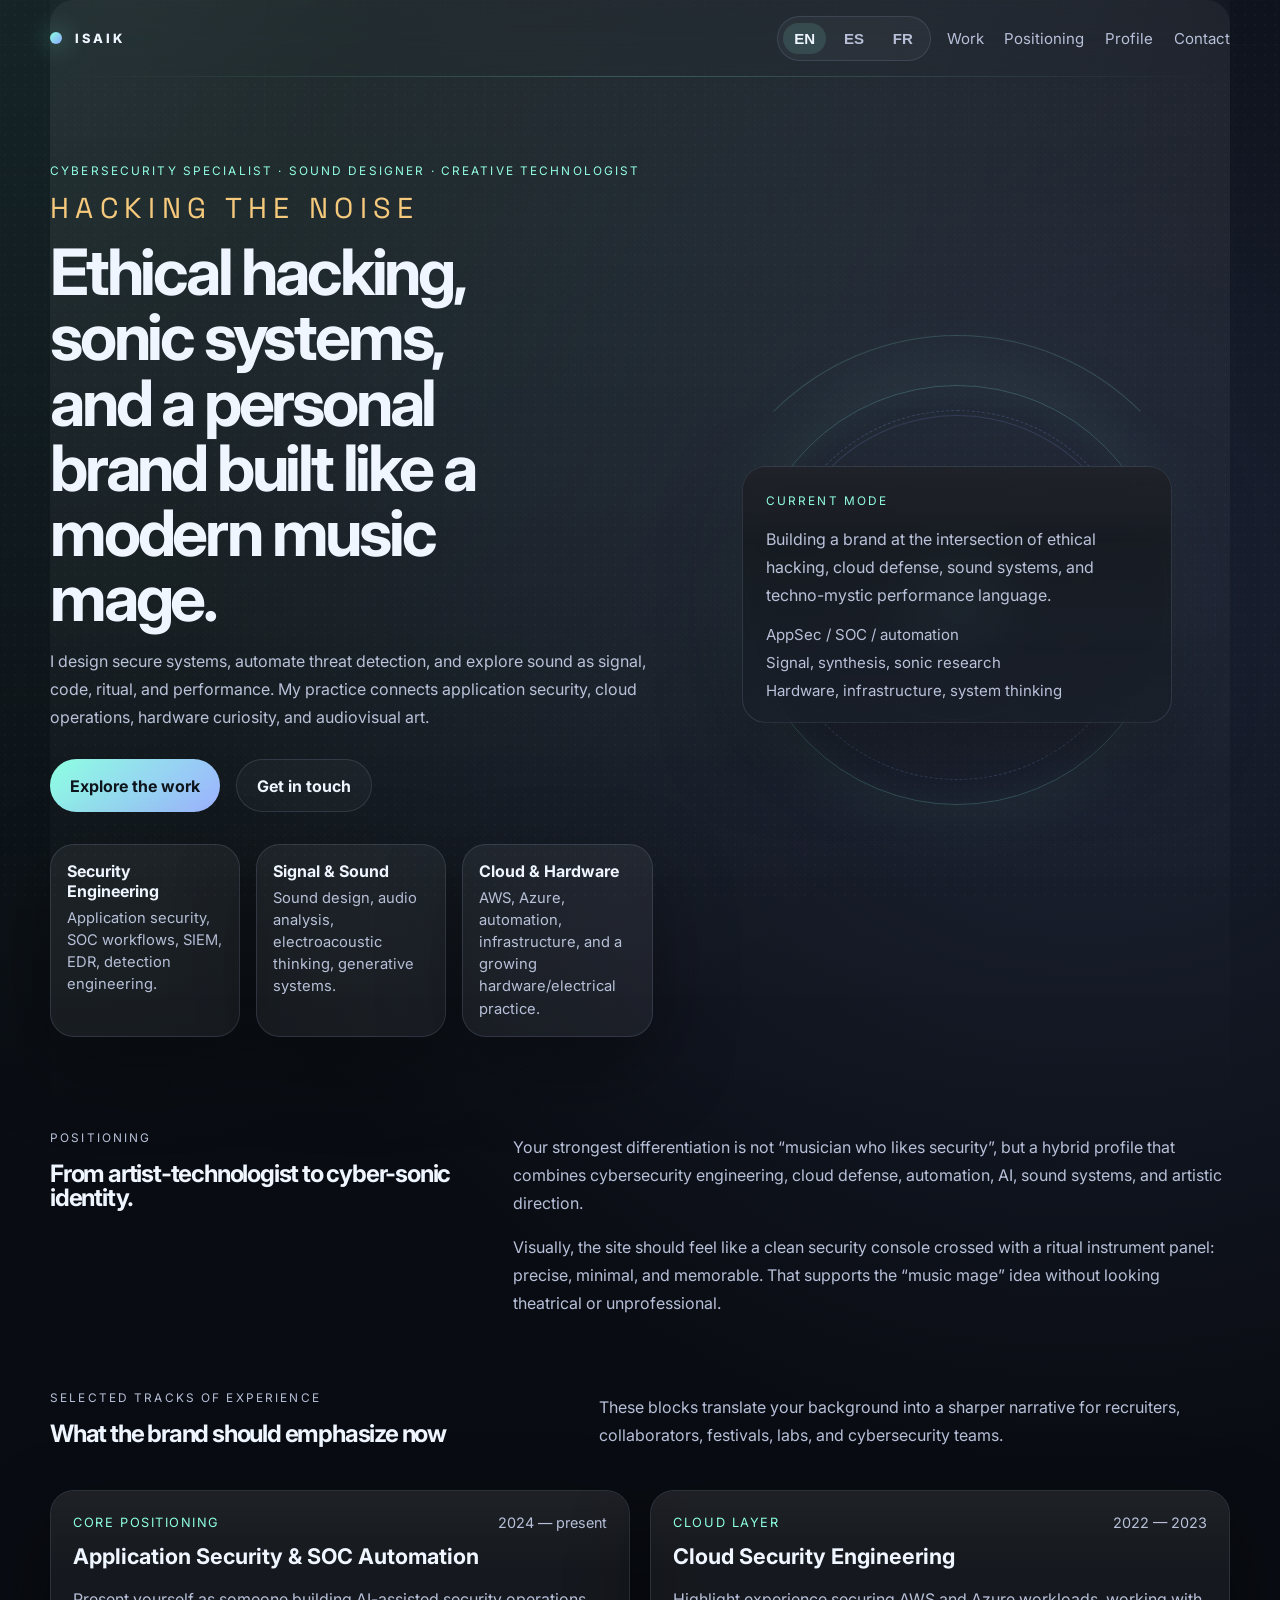
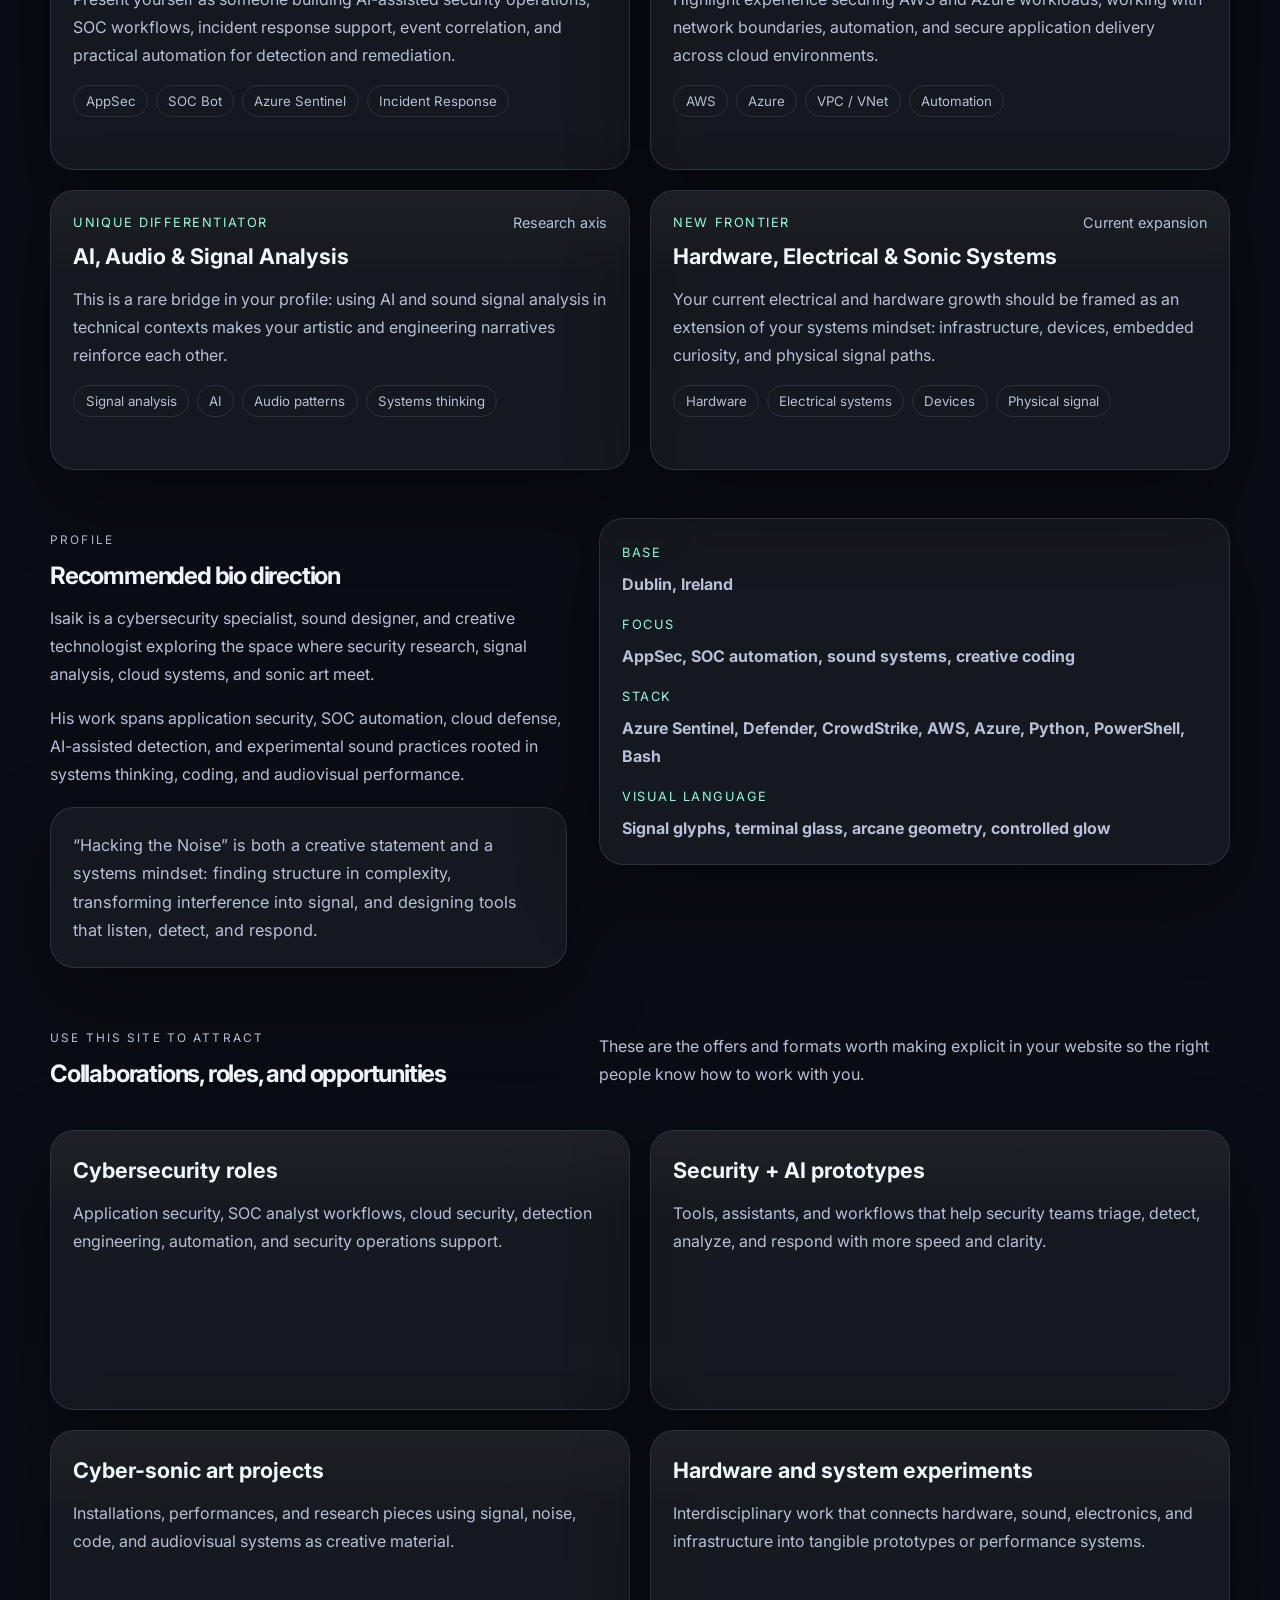
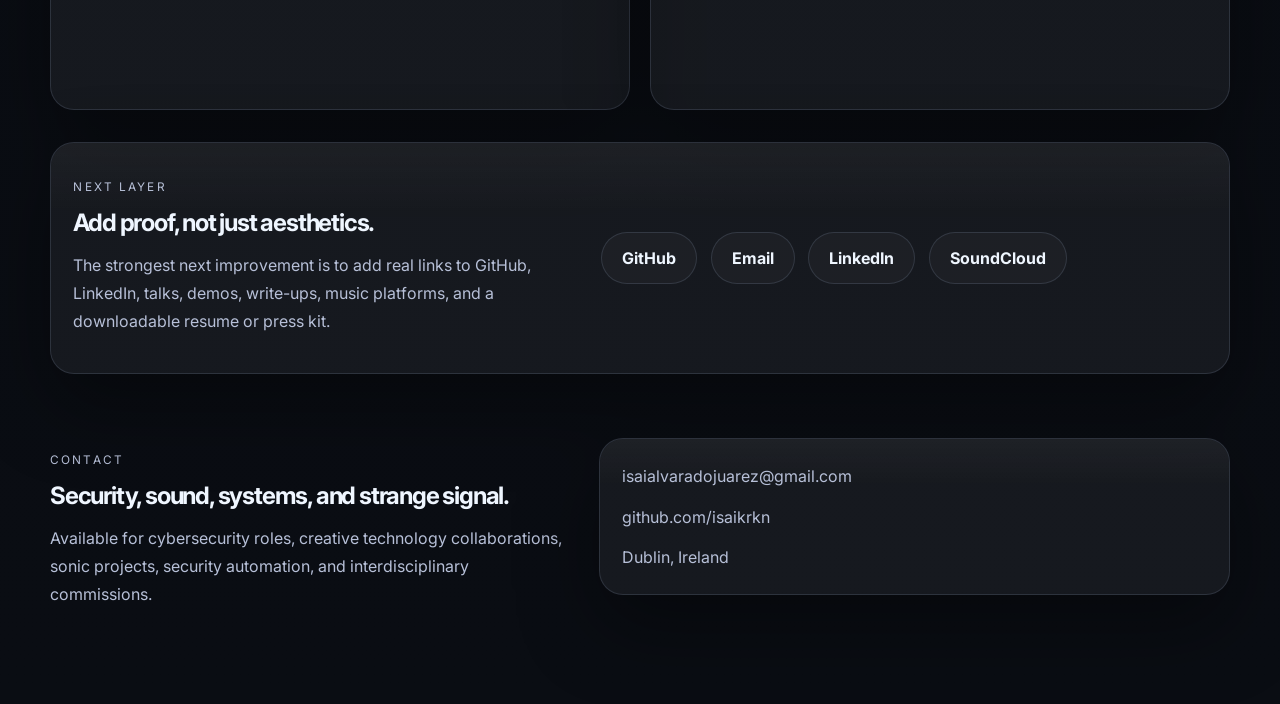
==== index.html @ 74731398 "first commit" ====
<!DOCTYPE html>
<html lang="en">
  <head>
    <meta charset="UTF-8" />
    <meta name="viewport" content="width=device-width, initial-scale=1.0" />
    <title>Isaik | Hacking the Noise</title>
    <meta
      name="description"
      content="Official website of Isaik — cybersecurity specialist, sound designer and creative technologist. Ethical hacking, cloud security, automation, sonic art and signal-driven systems."
    />
    <meta
      name="keywords"
      content="Isaik, ethical hacking, cybersecurity artist, sound designer, creative technologist, cloud security, SOC, appsec, sonic art, hardware, Dublin"
    />
    <meta name="author" content="Isaik" />
    <meta name="theme-color" content="#0a0d13" />

    <meta property="og:title" content="Isaik | Hacking the Noise" />
    <meta
      property="og:description"
      content="Ethical hacking, sonic systems, cloud security and audiovisual experimentation."
    />
    <meta property="og:type" content="website" />
    <meta property="og:image" content="assets/og-cover.svg" />

    <meta name="twitter:card" content="summary_large_image" />
    <meta name="twitter:title" content="Isaik | Hacking the Noise" />
    <meta
      name="twitter:description"
      content="Cybersecurity specialist, sound designer and creative technologist. Hacking the Noise."
    />
    <meta name="twitter:image" content="assets/og-cover.svg" />

    <link rel="icon" href="assets/favicon.svg" type="image/svg+xml" />
    <link rel="manifest" href="site.webmanifest" />
    <link rel="preconnect" href="https://fonts.googleapis.com" />
    <link rel="preconnect" href="https://fonts.gstatic.com" crossorigin />
    <link
      href="https://fonts.googleapis.com/css2?family=Inter:wght@400;500;600;700;800&family=Space+Grotesk:wght@500;700&display=swap"
      rel="stylesheet"
    />
    <link rel="stylesheet" href="styles.css" />

    <script type="application/ld+json">
      {
        "@context": "https://schema.org",
        "@type": "Person",
        "name": "Isaik",
        "alternateName": "Nehemias Isai Alvarado Juarez",
        "jobTitle": [
          "Cybersecurity Specialist",
          "Application Security Engineer",
          "Cloud Security Engineer",
          "Sound Designer",
          "Creative Technologist"
        ],
        "email": "mailto:isaialvaradojuarez@gmail.com",
        "url": "/",
        "sameAs": [
          "https://github.com/isaikrkn"
        ],
        "homeLocation": {
          "@type": "Place",
          "name": "Dublin, Ireland"
        },
        "knowsAbout": [
          "Ethical Hacking",
          "Application Security",
          "Cloud Security",
          "SOC Operations",
          "Threat Detection",
          "Sound Design",
          "Creative Coding",
          "Signal Analysis",
          "Hardware Systems"
        ]
      }
    </script>
  </head>
  <body>
    <div class="noise"></div>
    <div class="site-shell">
      <header class="topbar">
        <a class="brand" href="#home" aria-label="Go to home">
          <span class="brand-mark"></span>
          <span>ISAIK</span>
        </a>

        <div class="topbar-actions">
          <div class="lang-switcher" id="langSwitcher" role="group" aria-label="Language selector">
            <button class="lang-btn active" type="button" data-lang="en" aria-pressed="true">EN</button>
            <button class="lang-btn" type="button" data-lang="es" aria-pressed="false">ES</button>
            <button class="lang-btn" type="button" data-lang="fr" aria-pressed="false">FR</button>
          </div>

          <button class="nav-toggle" aria-expanded="false" aria-label="Open menu">
            <span></span>
            <span></span>
          </button>

          <nav class="nav">
            <a href="#work" data-i18n="nav.work">Work</a>
            <a href="#positioning" data-i18n="nav.positioning">Positioning</a>
            <a href="#profile" data-i18n="nav.profile">Profile</a>
            <a href="#contact" data-i18n="nav.contact">Contact</a>
          </nav>
        </div>
      </header>

      <main>
        <section class="hero" id="home">
          <div class="hero-copy">
            <p class="eyebrow" data-i18n="hero.eyebrow">Cybersecurity Specialist · Sound Designer · Creative Technologist</p>
            <p class="mantra" data-i18n="hero.mantra">Hacking the Noise</p>
            <h1 data-i18n="hero.title">
              Ethical hacking, sonic systems, and a personal brand built like a modern music mage.
            </h1>
            <p class="lead" data-i18n="hero.lead">
              I design secure systems, automate threat detection, and explore sound as signal, code, ritual, and performance. My practice connects application security, cloud operations, hardware curiosity, and audiovisual art.
            </p>
            <div class="hero-actions">
              <a class="button button-primary" href="#work" data-i18n="hero.primaryCta">Explore the work</a>
              <a class="button button-secondary" href="#contact" data-i18n="hero.secondaryCta">Get in touch</a>
            </div>
            <ul class="hero-metrics" aria-label="Profile summary">
              <li>
                <strong data-i18n="hero.metrics.one.title">Security Engineering</strong>
                <span data-i18n="hero.metrics.one.text">Application security, SOC workflows, SIEM, EDR, detection engineering.</span>
              </li>
              <li>
                <strong data-i18n="hero.metrics.two.title">Signal & Sound</strong>
                <span data-i18n="hero.metrics.two.text">Sound design, audio analysis, electroacoustic thinking, generative systems.</span>
              </li>
              <li>
                <strong data-i18n="hero.metrics.three.title">Cloud & Hardware</strong>
                <span data-i18n="hero.metrics.three.text">AWS, Azure, automation, infrastructure, and a growing hardware/electrical practice.</span>
              </li>
            </ul>
          </div>

          <div class="hero-visual" aria-hidden="true">
            <div class="sigil-ring"></div>
            <div class="sigil-core"></div>
            <div class="scan-line scan-a"></div>
            <div class="scan-line scan-b"></div>
            <div class="terminal-card">
              <span class="grid-label">Current mode</span>
              <p data-i18n="hero.visualText">
                Building a brand at the intersection of ethical hacking, cloud defense, sound systems, and techno-mystic performance language.
              </p>
              <ul>
                <li data-i18n="hero.visualList.one">AppSec / SOC / automation</li>
                <li data-i18n="hero.visualList.two">Signal, synthesis, sonic research</li>
                <li data-i18n="hero.visualList.three">Hardware, infrastructure, system thinking</li>
              </ul>
            </div>
          </div>
        </section>

        <section class="section intro-band" id="positioning">
          <div>
            <p class="section-label" data-i18n="positioning.label">Positioning</p>
            <h2 data-i18n="positioning.title">From artist-technologist to cyber-sonic identity.</h2>
          </div>
          <div>
            <p data-i18n="positioning.textOne">
              Your strongest differentiation is not “musician who likes security”, but a hybrid profile that combines cybersecurity engineering, cloud defense, automation, AI, sound systems, and artistic direction.
            </p>
            <p data-i18n="positioning.textTwo">
              Visually, the site should feel like a clean security console crossed with a ritual instrument panel: precise, minimal, and memorable. That supports the “music mage” idea without looking theatrical or unprofessional.
            </p>
          </div>
        </section>

        <section class="section" id="work">
          <div class="section-heading">
            <div>
              <p class="section-label" data-i18n="work.label">Selected tracks of experience</p>
              <h2 data-i18n="work.title">What the brand should emphasize now</h2>
            </div>
            <p data-i18n="work.intro">
              These blocks translate your background into a sharper narrative for recruiters, collaborators, festivals, labs, and cybersecurity teams.
            </p>
          </div>

          <div class="project-grid" id="projectGrid"></div>
        </section>

        <section class="section split" id="profile">
          <div>
            <p class="section-label" data-i18n="profile.label">Profile</p>
            <h2 data-i18n="profile.title">Recommended bio direction</h2>
            <p data-i18n="profile.textOne">
              Isaik is a cybersecurity specialist, sound designer, and creative technologist exploring the space where security research, signal analysis, cloud systems, and sonic art meet.
            </p>
            <p data-i18n="profile.textTwo">
              His work spans application security, SOC automation, cloud defense, AI-assisted detection, and experimental sound practices rooted in systems thinking, coding, and audiovisual performance.
            </p>
            <blockquote class="quote-block" data-i18n="profile.quote">
              “Hacking the Noise” is both a creative statement and a systems mindset: finding structure in complexity, transforming interference into signal, and designing tools that listen, detect, and respond.
            </blockquote>
          </div>

          <aside class="bio-panel">
            <div class="bio-item">
              <span data-i18n="profile.panel.base">Base</span>
              <strong data-i18n="profile.panel.baseValue">Dublin, Ireland</strong>
            </div>
            <div class="bio-item">
              <span data-i18n="profile.panel.focus">Focus</span>
              <strong data-i18n="profile.panel.focusValue">AppSec, SOC automation, sound systems, creative coding</strong>
            </div>
            <div class="bio-item">
              <span data-i18n="profile.panel.stack">Stack</span>
              <strong data-i18n="profile.panel.stackValue">Azure Sentinel, Defender, CrowdStrike, AWS, Azure, Python, PowerShell, Bash</strong>
            </div>
            <div class="bio-item">
              <span data-i18n="profile.panel.visual">Visual language</span>
              <strong data-i18n="profile.panel.visualValue">Signal glyphs, terminal glass, arcane geometry, controlled glow</strong>
            </div>
          </aside>
        </section>

        <section class="section" id="offers">
          <div class="section-heading">
            <div>
              <p class="section-label" data-i18n="offers.label">Use this site to attract</p>
              <h2 data-i18n="offers.title">Collaborations, roles, and opportunities</h2>
            </div>
            <p data-i18n="offers.intro">
              These are the offers and formats worth making explicit in your website so the right people know how to work with you.
            </p>
          </div>

          <div class="service-grid" id="serviceGrid"></div>
        </section>

        <section class="section cta-panel">
          <div>
            <p class="section-label" data-i18n="cta.label">Next layer</p>
            <h2 data-i18n="cta.title">Add proof, not just aesthetics.</h2>
            <p data-i18n="cta.text">
              The strongest next improvement is to add real links to GitHub, LinkedIn, talks, demos, write-ups, music platforms, and a downloadable resume or press kit.
            </p>
          </div>
          <div class="cta-links">
            <a class="pill-link" href="https://github.com/isaikrkn" target="_blank" rel="noreferrer">GitHub</a>
            <a class="pill-link" href="mailto:isaialvaradojuarez@gmail.com">Email</a>
            <a class="pill-link" href="#">LinkedIn</a>
            <a class="pill-link" href="#">SoundCloud</a>
          </div>
        </section>
      </main>

      <footer class="footer" id="contact">
        <div>
          <p class="section-label" data-i18n="footer.label">Contact</p>
          <h2 data-i18n="footer.title">Security, sound, systems, and strange signal.</h2>
          <p data-i18n="footer.text">
            Available for cybersecurity roles, creative technology collaborations, sonic projects, security automation, and interdisciplinary commissions.
          </p>
        </div>

        <div class="contact-card">
          <a href="mailto:isaialvaradojuarez@gmail.com">isaialvaradojuarez@gmail.com</a>
          <a href="https://github.com/isaikrkn" target="_blank" rel="noreferrer">github.com/isaikrkn</a>
          <span data-i18n="footer.location">Dublin, Ireland</span>
        </div>
      </footer>
    </div>

    <script src="script.js"></script>
  </body>
</html>
---- styles.css ----
:root {
  --bg: #0a0d13;
  --bg-soft: #101620;
  --panel: rgba(255, 255, 255, 0.05);
  --panel-strong: rgba(255, 255, 255, 0.08);
  --line: rgba(148, 165, 198, 0.18);
  --line-strong: rgba(136, 255, 226, 0.2);
  --text: #eff6ff;
  --muted: #b7c0d8;
  --accent: #8bffe1;
  --accent-2: #8ca7ff;
  --accent-3: #f6c774;
  --max: 1180px;
  --shadow: 0 30px 80px rgba(0, 0, 0, 0.38);
  --radius: 24px;
}

* {
  box-sizing: border-box;
}

html {
  scroll-behavior: smooth;
}

body {
  margin: 0;
  font-family: "Inter", system-ui, -apple-system, BlinkMacSystemFont, "Segoe UI", sans-serif;
  background:
    radial-gradient(circle at top left, rgba(139, 255, 225, 0.1), transparent 30%),
    radial-gradient(circle at 85% 15%, rgba(140, 167, 255, 0.14), transparent 26%),
    linear-gradient(180deg, #080b11 0%, #0a0d13 100%);
  color: var(--text);
  min-height: 100vh;
  position: relative;
}

body::before {
  content: "";
  position: fixed;
  inset: 0;
  pointer-events: none;
  background:
    linear-gradient(rgba(255, 255, 255, 0.015) 1px, transparent 1px),
    linear-gradient(90deg, rgba(255, 255, 255, 0.015) 1px, transparent 1px);
  background-size: 44px 44px;
  mask-image: linear-gradient(180deg, rgba(255, 255, 255, 0.75), transparent 88%);
}

.noise {
  position: fixed;
  inset: 0;
  pointer-events: none;
  opacity: 0.08;
  mix-blend-mode: screen;
  background-image: radial-gradient(circle, rgba(255, 255, 255, 0.28) 1px, transparent 1px);
  background-size: 10px 10px;
}

img {
  max-width: 100%;
  display: block;
}

a {
  color: inherit;
  text-decoration: none;
}

.site-shell {
  width: min(calc(100% - 2rem), var(--max));
  margin: 0 auto;
  position: relative;
  z-index: 1;
}

.topbar {
  position: sticky;
  top: 0;
  z-index: 24;
  display: flex;
  align-items: center;
  justify-content: space-between;
  padding: 1rem 0;
  backdrop-filter: blur(18px);
}

.topbar::after {
  content: "";
  position: absolute;
  inset: auto 0 0;
  height: 1px;
  background: linear-gradient(90deg, transparent, rgba(139, 255, 225, 0.22), transparent);
}

.topbar-actions {
  display: flex;
  align-items: center;
  gap: 1rem;
  position: relative;
}

.brand {
  display: inline-flex;
  align-items: center;
  gap: 0.8rem;
  font-weight: 800;
  letter-spacing: 0.24em;
  font-size: 0.8rem;
}

.brand-mark {
  width: 12px;
  height: 12px;
  border-radius: 999px;
  background: linear-gradient(135deg, var(--accent), var(--accent-2));
  box-shadow: 0 0 24px rgba(136, 255, 226, 0.65);
}

.nav {
  display: flex;
  gap: 1.3rem;
  color: var(--muted);
}

.nav a,
.lang-btn {
  font-size: 0.94rem;
  transition: color 0.2s ease, border-color 0.2s ease, background 0.2s ease, transform 0.2s ease;
}

.nav a:hover,
.nav a:focus-visible {
  color: var(--text);
}

.lang-switcher {
  display: inline-flex;
  gap: 0.4rem;
  border: 1px solid var(--line);
  background: rgba(255, 255, 255, 0.035);
  border-radius: 999px;
  padding: 0.35rem;
}

.lang-btn {
  border: 0;
  border-radius: 999px;
  background: transparent;
  color: var(--muted);
  padding: 0.45rem 0.7rem;
  font-weight: 700;
  cursor: pointer;
}

.lang-btn.active,
.lang-btn:hover,
.lang-btn:focus-visible {
  background: rgba(139, 255, 225, 0.12);
  color: var(--text);
}

.nav-toggle {
  display: none;
  width: 48px;
  height: 48px;
  border-radius: 14px;
  border: 1px solid var(--line);
  background: rgba(255, 255, 255, 0.04);
  align-items: center;
  justify-content: center;
  gap: 4px;
  flex-direction: column;
}

.nav-toggle span {
  display: block;
  width: 18px;
  height: 2px;
  background: var(--text);
}

.hero {
  display: grid;
  grid-template-columns: 1.05fr 0.95fr;
  gap: 2rem;
  align-items: center;
  padding: 4.75rem 0 3rem;
}

.eyebrow,
.section-label,
.grid-label {
  text-transform: uppercase;
  letter-spacing: 0.18em;
  font-size: 0.74rem;
  color: var(--accent);
}

.mantra {
  margin: 0.7rem 0 0;
  font-family: "Space Grotesk", sans-serif;
  font-size: clamp(1.2rem, 2.4vw, 1.8rem);
  letter-spacing: 0.22em;
  text-transform: uppercase;
  color: var(--accent-3);
}

.hero h1,
.section h2,
.footer h2 {
  margin: 0.8rem 0 1rem;
  line-height: 1.02;
  letter-spacing: -0.05em;
}

.hero h1 {
  font-size: clamp(2.9rem, 5vw, 5.6rem);
  max-width: 11.5ch;
}

.lead,
.section p,
.footer p,
.service-card p,
.project-card p,
.terminal-card p,
.bio-panel,
.contact-card,
.quote-block {
  color: var(--muted);
  line-height: 1.75;
}

.hero-actions {
  display: flex;
  gap: 1rem;
  margin: 1.8rem 0 2rem;
  flex-wrap: wrap;
}

.button,
.pill-link {
  display: inline-flex;
  align-items: center;
  justify-content: center;
  border-radius: 999px;
  padding: 0.95rem 1.25rem;
  font-weight: 700;
  transition: transform 0.2s ease, border-color 0.2s ease, background 0.2s ease;
}

.button:hover,
.pill-link:hover,
.button:focus-visible,
.pill-link:focus-visible {
  transform: translateY(-2px);
}

.button-primary {
  background: linear-gradient(135deg, var(--accent), #9bb1ff);
  color: #091018;
}

.button-secondary,
.pill-link {
  border: 1px solid var(--line);
  background: rgba(255, 255, 255, 0.03);
}

.hero-metrics {
  list-style: none;
  display: grid;
  grid-template-columns: repeat(3, 1fr);
  gap: 1rem;
  padding: 0;
  margin: 0;
}

.hero-metrics li,
.terminal-card,
.project-card,
.service-card,
.bio-panel,
.contact-card,
.cta-panel,
.quote-block {
  border: 1px solid var(--line);
  background: var(--panel);
  border-radius: var(--radius);
  box-shadow: var(--shadow);
}

.hero-metrics li {
  padding: 1rem;
}

.hero-metrics strong {
  display: block;
  margin-bottom: 0.4rem;
}

.hero-metrics span {
  color: var(--muted);
  font-size: 0.92rem;
  line-height: 1.5;
}

.hero-visual {
  position: relative;
  min-height: 540px;
  display: grid;
  place-items: center;
}

.sigil-ring,
.sigil-core,
.scan-line {
  position: absolute;
  border-radius: 50%;
}

.sigil-ring {
  width: 420px;
  height: 420px;
  border: 1px solid rgba(139, 255, 225, 0.22);
  box-shadow: 0 0 90px rgba(139, 255, 225, 0.08), inset 0 0 40px rgba(139, 255, 225, 0.04);
  animation: spin 22s linear infinite;
}

.sigil-ring::before,
.sigil-ring::after {
  content: "";
  position: absolute;
  inset: 24px;
  border-radius: 50%;
  border: 1px dashed rgba(140, 167, 255, 0.22);
}

.sigil-ring::after {
  inset: 84px;
  border-style: solid;
  border-color: rgba(246, 199, 116, 0.18);
}

.sigil-core {
  width: 180px;
  height: 180px;
  background: radial-gradient(circle, rgba(139, 255, 225, 0.25) 0%, rgba(139, 255, 225, 0.04) 48%, rgba(139, 255, 225, 0) 70%);
  filter: blur(2px);
  animation: pulse 6s ease-in-out infinite;
}

.scan-line {
  width: 520px;
  height: 520px;
  border: 1px solid transparent;
  border-top-color: rgba(139, 255, 225, 0.16);
}

.scan-a {
  animation: spin 14s linear infinite reverse;
}

.scan-b {
  width: 360px;
  height: 360px;
  border-top-color: rgba(140, 167, 255, 0.16);
  animation: spin 10s linear infinite;
}

.terminal-card {
  position: relative;
  width: min(100%, 430px);
  padding: 1.4rem;
  backdrop-filter: blur(16px);
  background: linear-gradient(180deg, rgba(10, 13, 19, 0.9), rgba(16, 22, 32, 0.72));
}

.terminal-card::before,
.project-card::before,
.service-card::before,
.bio-panel::before,
.contact-card::before,
.cta-panel::before,
.quote-block::before {
  content: "";
  position: absolute;
  inset: 0;
  border-radius: inherit;
  background: linear-gradient(180deg, rgba(255, 255, 255, 0.04), transparent 30%);
  pointer-events: none;
}

.terminal-card ul {
  list-style: none;
  padding: 0;
  margin: 1rem 0 0;
  display: grid;
  gap: 0.55rem;
}

.terminal-card li {
  color: var(--muted);
  font-size: 0.94rem;
}

.section {
  padding: 2rem 0 1rem;
}

.intro-band {
  display: grid;
  grid-template-columns: 0.75fr 1.25fr;
  gap: 2rem;
  align-items: start;
  padding: 2rem 0 0.75rem;
}

.section-heading,
.split,
.cta-panel,
.footer {
  display: grid;
  grid-template-columns: 0.9fr 1.1fr;
  gap: 2rem;
  align-items: start;
}

.project-grid,
.service-grid {
  display: grid;
  grid-template-columns: repeat(2, minmax(0, 1fr));
  gap: 1.25rem;
  margin-top: 1.6rem;
}

.project-card,
.service-card {
  padding: 1.4rem;
  min-height: 280px;
  position: relative;
  overflow: hidden;
}

.project-meta {
  display: flex;
  justify-content: space-between;
  gap: 1rem;
  align-items: center;
  margin-bottom: 0.75rem;
}

.project-tag {
  font-size: 0.8rem;
  color: var(--accent);
  text-transform: uppercase;
  letter-spacing: 0.12em;
}

.project-year {
  color: var(--muted);
  font-size: 0.9rem;
}

.project-card h3,
.service-card h3 {
  margin: 0.25rem 0 0.75rem;
  font-size: 1.35rem;
}

.project-card ul {
  list-style: none;
  padding: 0;
  margin: 1rem 0 0;
  display: flex;
  flex-wrap: wrap;
  gap: 0.5rem;
}

.project-card li {
  border: 1px solid rgba(255, 255, 255, 0.1);
  padding: 0.45rem 0.7rem;
  border-radius: 999px;
  color: var(--muted);
  font-size: 0.83rem;
}

.bio-panel,
.contact-card,
.cta-panel,
.quote-block {
  padding: 1.4rem;
}

.quote-block {
  margin: 1.2rem 0 0;
  font-size: 1.02rem;
}

.bio-item + .bio-item {
  margin-top: 1rem;
}

.bio-item span {
  display: block;
  color: var(--accent);
  font-size: 0.8rem;
  text-transform: uppercase;
  letter-spacing: 0.12em;
  margin-bottom: 0.35rem;
}

.cta-panel {
  margin-top: 1rem;
  position: relative;
}

.cta-links {
  display: flex;
  gap: 0.85rem;
  flex-wrap: wrap;
  align-self: center;
  justify-content: flex-start;
}

.footer {
  padding: 4rem 0 5rem;
}

.contact-card {
  display: grid;
  gap: 0.8rem;
  align-self: start;
  position: relative;
}

.contact-card a:hover,
.contact-card a:focus-visible {
  color: var(--accent);
}

@keyframes pulse {
  0%,
  100% {
    transform: scale(0.98);
    opacity: 0.92;
  }
  50% {
    transform: scale(1.05);
    opacity: 1;
  }
}

@keyframes spin {
  0% {
    transform: rotate(0deg);
  }
  100% {
    transform: rotate(360deg);
  }
}

@media (max-width: 960px) {
  .hero,
  .intro-band,
  .section-heading,
  .split,
  .cta-panel,
  .footer {
    grid-template-columns: 1fr;
  }

  .hero {
    padding-top: 3rem;
  }

  .hero-metrics,
  .project-grid,
  .service-grid {
    grid-template-columns: 1fr;
  }
}

@media (max-width: 720px) {
  .site-shell {
    width: min(calc(100% - 1.2rem), var(--max));
  }

  .topbar {
    align-items: flex-start;
    gap: 1rem;
  }

  .topbar-actions {
    margin-left: auto;
  }

  .lang-switcher {
    order: 1;
  }

  .nav-toggle {
    display: inline-flex;
    order: 2;
  }

  .nav {
    position: absolute;
    top: calc(100% + 0.5rem);
    right: 0;
    width: min(280px, 100%);
    padding: 1rem;
    border-radius: 20px;
    border: 1px solid var(--line);
    background: rgba(10, 13, 19, 0.96);
    box-shadow: var(--shadow);
    display: none;
    flex-direction: column;
  }

  .nav.nav-open {
    display: flex;
  }

  .hero h1 {
    max-width: 100%;
  }

  .hero-visual {
    min-height: 400px;
  }

  .sigil-ring {
    width: 300px;
    height: 300px;
  }

  .scan-line {
    width: 360px;
    height: 360px;
  }

  .scan-b {
    width: 240px;
    height: 240px;
  }
}
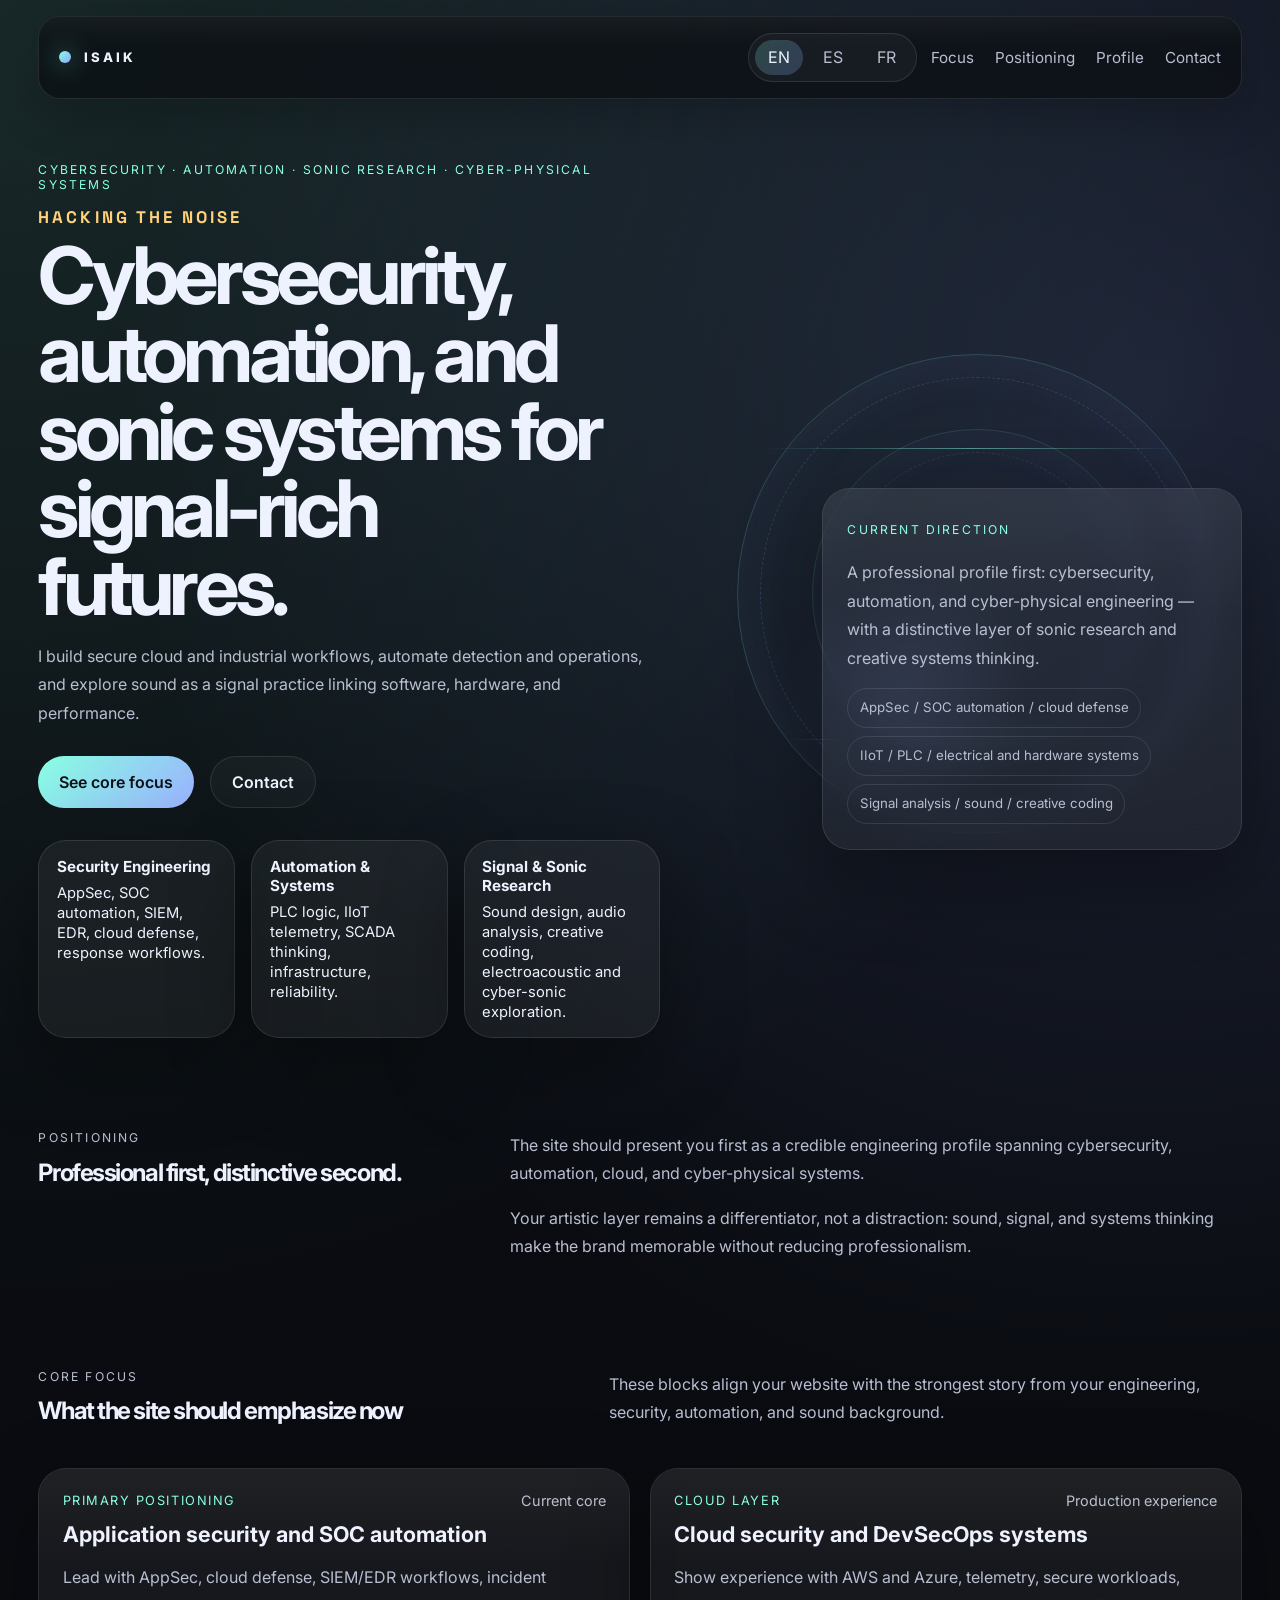
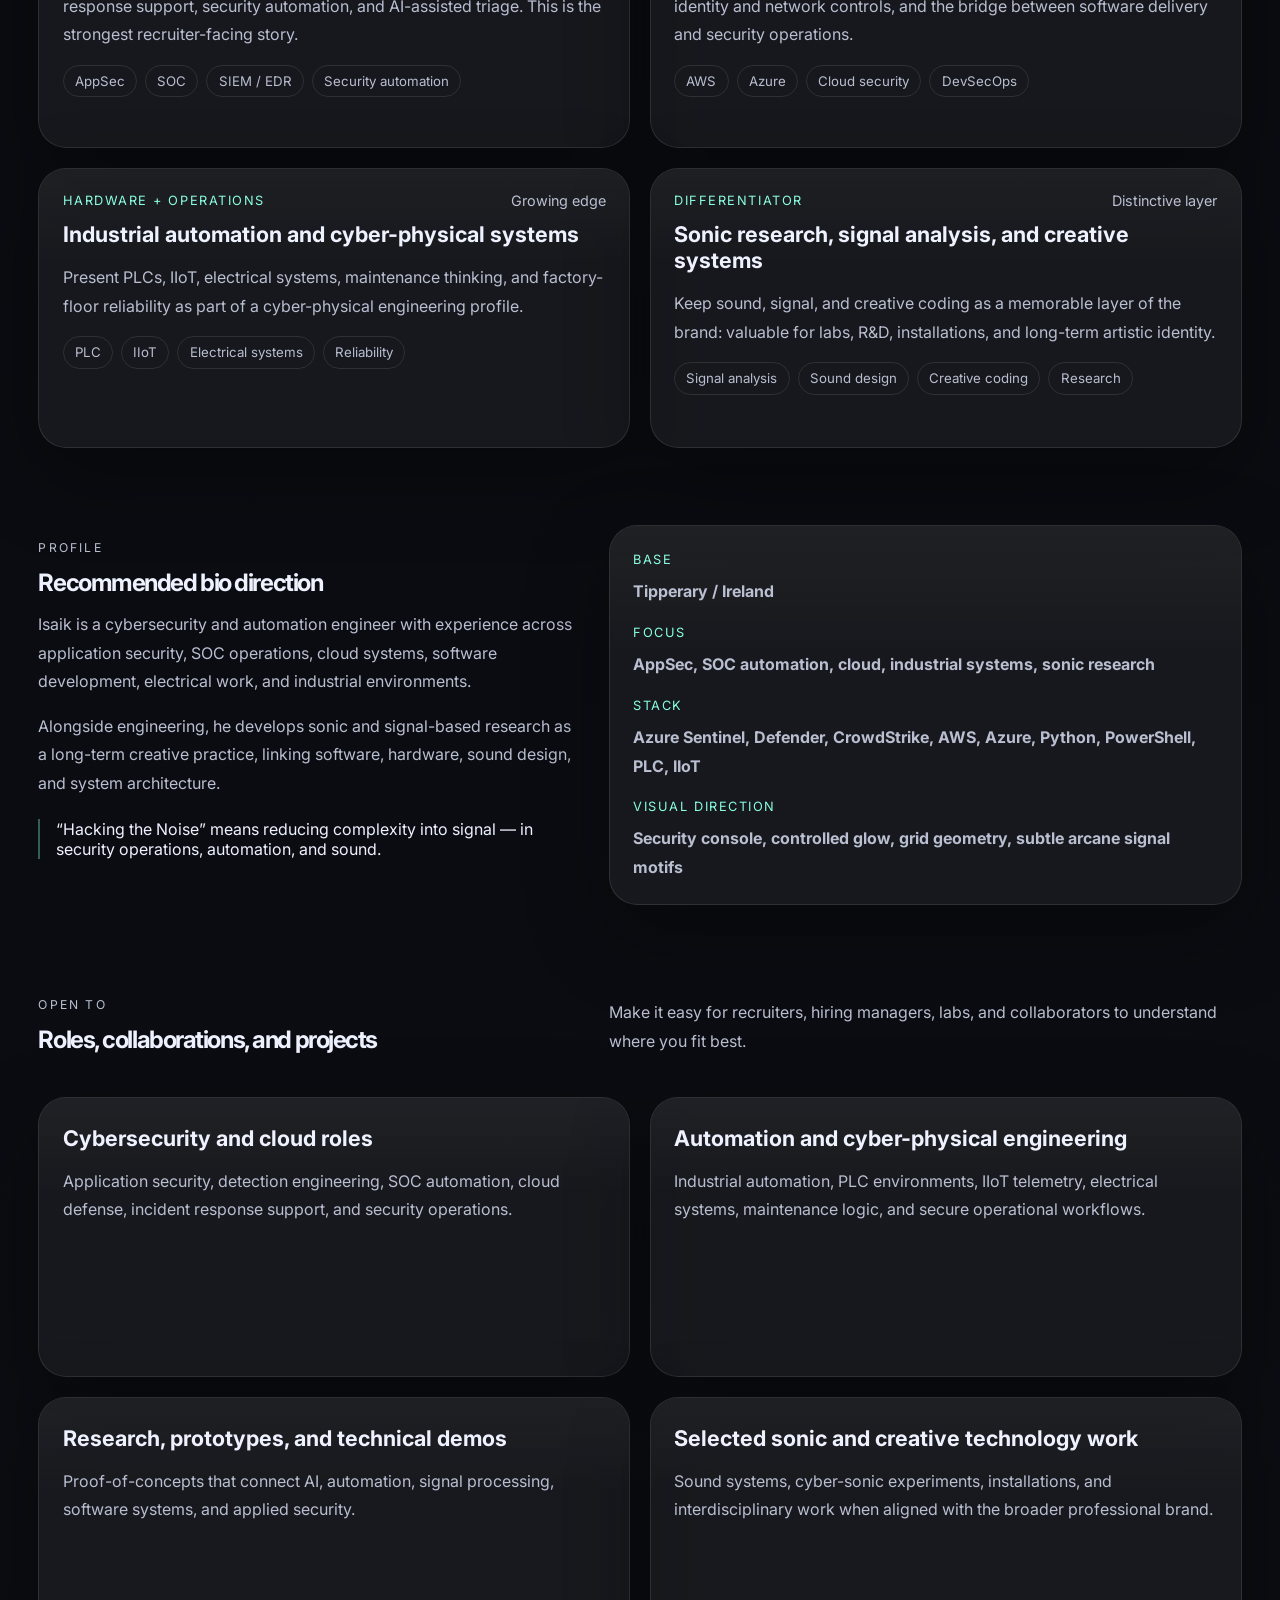
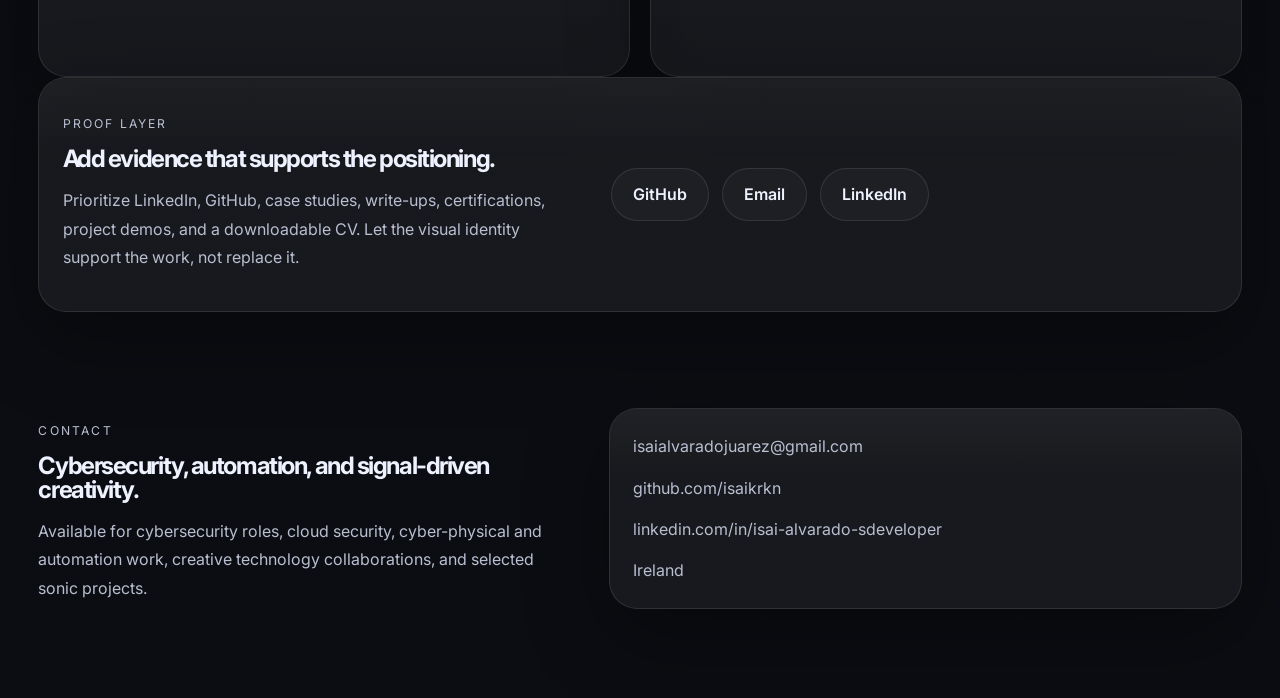
==== commit ef36ac29: "new style sheet" ====
--- a/index.html
+++ b/index.html
@@ -6,11 +6,11 @@
     <title>Isaik | Hacking the Noise</title>
     <meta
       name="description"
-      content="Official website of Isaik — cybersecurity specialist, sound designer and creative technologist. Ethical hacking, cloud security, automation, sonic art and signal-driven systems."
+      content="Official website of Isaik — cybersecurity, automation, cyber-physical systems, and sonic research. Hacking the Noise."
     />
     <meta
       name="keywords"
-      content="Isaik, ethical hacking, cybersecurity artist, sound designer, creative technologist, cloud security, SOC, appsec, sonic art, hardware, Dublin"
+      content="Isaik, cybersecurity, automation engineer, cyber-physical systems, appsec, SOC automation, IIoT, sound design, sonic research, Dublin"
     />
     <meta name="author" content="Isaik" />
     <meta name="theme-color" content="#0a0d13" />
@@ -18,7 +18,7 @@
     <meta property="og:title" content="Isaik | Hacking the Noise" />
     <meta
       property="og:description"
-      content="Ethical hacking, sonic systems, cloud security and audiovisual experimentation."
+      content="Cybersecurity, automation, cyber-physical systems, and sonic research."
     />
     <meta property="og:type" content="website" />
     <meta property="og:image" content="assets/og-cover.svg" />
@@ -27,7 +27,7 @@
     <meta name="twitter:title" content="Isaik | Hacking the Noise" />
     <meta
       name="twitter:description"
-      content="Cybersecurity specialist, sound designer and creative technologist. Hacking the Noise."
+      content="Cybersecurity, automation, cyber-physical systems, and sonic research."
     />
     <meta name="twitter:image" content="assets/og-cover.svg" />
 
@@ -49,7 +49,8 @@
         "alternateName": "Nehemias Isai Alvarado Juarez",
         "jobTitle": [
           "Cybersecurity Specialist",
-          "Application Security Engineer",
+          "Automation Engineer",
+          "Electrical & Automation Engineer",
           "Cloud Security Engineer",
           "Sound Designer",
           "Creative Technologist"
@@ -61,18 +62,19 @@
         ],
         "homeLocation": {
           "@type": "Place",
-          "name": "Dublin, Ireland"
+          "name": "Ireland"
         },
         "knowsAbout": [
-          "Ethical Hacking",
           "Application Security",
+          "SOC Automation",
           "Cloud Security",
-          "SOC Operations",
-          "Threat Detection",
+          "Industrial Automation",
+          "PLC",
+          "IIoT",
+          "Cyber-Physical Systems",
+          "Signal Analysis",
           "Sound Design",
-          "Creative Coding",
-          "Signal Analysis",
-          "Hardware Systems"
+          "Creative Coding"
         ]
       }
     </script>
@@ -99,7 +101,7 @@
           </button>
 
           <nav class="nav">
-            <a href="#work" data-i18n="nav.work">Work</a>
+            <a href="#work" data-i18n="nav.work">Focus</a>
             <a href="#positioning" data-i18n="nav.positioning">Positioning</a>
             <a href="#profile" data-i18n="nav.profile">Profile</a>
             <a href="#contact" data-i18n="nav.contact">Contact</a>
@@ -110,48 +112,49 @@
       <main>
         <section class="hero" id="home">
           <div class="hero-copy">
-            <p class="eyebrow" data-i18n="hero.eyebrow">Cybersecurity Specialist · Sound Designer · Creative Technologist</p>
+            <p class="eyebrow" data-i18n="hero.eyebrow">Cybersecurity · Automation · Sonic Research · Cyber-Physical Systems</p>
             <p class="mantra" data-i18n="hero.mantra">Hacking the Noise</p>
             <h1 data-i18n="hero.title">
-              Ethical hacking, sonic systems, and a personal brand built like a modern music mage.
+              Cybersecurity, automation, and sonic systems for signal-rich futures.
             </h1>
             <p class="lead" data-i18n="hero.lead">
-              I design secure systems, automate threat detection, and explore sound as signal, code, ritual, and performance. My practice connects application security, cloud operations, hardware curiosity, and audiovisual art.
+              I build secure cloud and industrial workflows, automate detection and operations, and explore sound as a signal practice linking software, hardware, and performance.
             </p>
             <div class="hero-actions">
-              <a class="button button-primary" href="#work" data-i18n="hero.primaryCta">Explore the work</a>
-              <a class="button button-secondary" href="#contact" data-i18n="hero.secondaryCta">Get in touch</a>
+              <a class="button button-primary" href="#work" data-i18n="hero.primaryCta">See core focus</a>
+              <a class="button button-secondary" href="#contact" data-i18n="hero.secondaryCta">Contact</a>
             </div>
             <ul class="hero-metrics" aria-label="Profile summary">
               <li>
                 <strong data-i18n="hero.metrics.one.title">Security Engineering</strong>
-                <span data-i18n="hero.metrics.one.text">Application security, SOC workflows, SIEM, EDR, detection engineering.</span>
+                <span data-i18n="hero.metrics.one.text">AppSec, SOC automation, SIEM, EDR, cloud defense, response workflows.</span>
               </li>
               <li>
-                <strong data-i18n="hero.metrics.two.title">Signal & Sound</strong>
-                <span data-i18n="hero.metrics.two.text">Sound design, audio analysis, electroacoustic thinking, generative systems.</span>
+                <strong data-i18n="hero.metrics.two.title">Automation & Systems</strong>
+                <span data-i18n="hero.metrics.two.text">PLC logic, IIoT telemetry, SCADA thinking, infrastructure, reliability.</span>
               </li>
               <li>
-                <strong data-i18n="hero.metrics.three.title">Cloud & Hardware</strong>
-                <span data-i18n="hero.metrics.three.text">AWS, Azure, automation, infrastructure, and a growing hardware/electrical practice.</span>
+                <strong data-i18n="hero.metrics.three.title">Signal & Sonic Research</strong>
+                <span data-i18n="hero.metrics.three.text">Sound design, audio analysis, creative coding, electroacoustic and cyber-sonic exploration.</span>
               </li>
             </ul>
           </div>
 
           <div class="hero-visual" aria-hidden="true">
             <div class="sigil-ring"></div>
+            <div class="sigil-ring sigil-ring-two"></div>
             <div class="sigil-core"></div>
             <div class="scan-line scan-a"></div>
             <div class="scan-line scan-b"></div>
             <div class="terminal-card">
-              <span class="grid-label">Current mode</span>
+              <span class="grid-label" data-i18n="hero.visualLabel">Current direction</span>
               <p data-i18n="hero.visualText">
-                Building a brand at the intersection of ethical hacking, cloud defense, sound systems, and techno-mystic performance language.
+                A professional profile first: cybersecurity, automation, and cyber-physical engineering — with a distinctive layer of sonic research and creative systems thinking.
               </p>
               <ul>
-                <li data-i18n="hero.visualList.one">AppSec / SOC / automation</li>
-                <li data-i18n="hero.visualList.two">Signal, synthesis, sonic research</li>
-                <li data-i18n="hero.visualList.three">Hardware, infrastructure, system thinking</li>
+                <li data-i18n="hero.visualList.one">AppSec / SOC automation / cloud defense</li>
+                <li data-i18n="hero.visualList.two">IIoT / PLC / electrical and hardware systems</li>
+                <li data-i18n="hero.visualList.three">Signal analysis / sound / creative coding</li>
               </ul>
             </div>
           </div>
@@ -160,14 +163,14 @@
         <section class="section intro-band" id="positioning">
           <div>
             <p class="section-label" data-i18n="positioning.label">Positioning</p>
-            <h2 data-i18n="positioning.title">From artist-technologist to cyber-sonic identity.</h2>
+            <h2 data-i18n="positioning.title">Professional first, distinctive second.</h2>
           </div>
           <div>
             <p data-i18n="positioning.textOne">
-              Your strongest differentiation is not “musician who likes security”, but a hybrid profile that combines cybersecurity engineering, cloud defense, automation, AI, sound systems, and artistic direction.
+              The site should present you first as a credible engineering profile spanning cybersecurity, automation, cloud, and cyber-physical systems.
             </p>
             <p data-i18n="positioning.textTwo">
-              Visually, the site should feel like a clean security console crossed with a ritual instrument panel: precise, minimal, and memorable. That supports the “music mage” idea without looking theatrical or unprofessional.
+              Your artistic layer remains a differentiator, not a distraction: sound, signal, and systems thinking make the brand memorable without reducing professionalism.
             </p>
           </div>
         </section>
@@ -175,11 +178,11 @@
         <section class="section" id="work">
           <div class="section-heading">
             <div>
-              <p class="section-label" data-i18n="work.label">Selected tracks of experience</p>
-              <h2 data-i18n="work.title">What the brand should emphasize now</h2>
+              <p class="section-label" data-i18n="work.label">Core focus</p>
+              <h2 data-i18n="work.title">What the site should emphasize now</h2>
             </div>
             <p data-i18n="work.intro">
-              These blocks translate your background into a sharper narrative for recruiters, collaborators, festivals, labs, and cybersecurity teams.
+              These blocks align your website with the strongest story from your engineering, security, automation, and sound background.
             </p>
           </div>
 
@@ -191,44 +194,44 @@
             <p class="section-label" data-i18n="profile.label">Profile</p>
             <h2 data-i18n="profile.title">Recommended bio direction</h2>
             <p data-i18n="profile.textOne">
-              Isaik is a cybersecurity specialist, sound designer, and creative technologist exploring the space where security research, signal analysis, cloud systems, and sonic art meet.
+              Isaik is a cybersecurity and automation engineer with experience across application security, SOC operations, cloud systems, software development, electrical work, and industrial environments.
             </p>
             <p data-i18n="profile.textTwo">
-              His work spans application security, SOC automation, cloud defense, AI-assisted detection, and experimental sound practices rooted in systems thinking, coding, and audiovisual performance.
+              Alongside engineering, he develops sonic and signal-based research as a long-term creative practice, linking software, hardware, sound design, and system architecture.
             </p>
             <blockquote class="quote-block" data-i18n="profile.quote">
-              “Hacking the Noise” is both a creative statement and a systems mindset: finding structure in complexity, transforming interference into signal, and designing tools that listen, detect, and respond.
+              “Hacking the Noise” means reducing complexity into signal — in security operations, automation, and sound.
             </blockquote>
           </div>
 
           <aside class="bio-panel">
             <div class="bio-item">
               <span data-i18n="profile.panel.base">Base</span>
-              <strong data-i18n="profile.panel.baseValue">Dublin, Ireland</strong>
+              <strong data-i18n="profile.panel.baseValue">Tipperary / Ireland</strong>
             </div>
             <div class="bio-item">
               <span data-i18n="profile.panel.focus">Focus</span>
-              <strong data-i18n="profile.panel.focusValue">AppSec, SOC automation, sound systems, creative coding</strong>
+              <strong data-i18n="profile.panel.focusValue">AppSec, SOC automation, cloud, industrial systems, sonic research</strong>
             </div>
             <div class="bio-item">
               <span data-i18n="profile.panel.stack">Stack</span>
-              <strong data-i18n="profile.panel.stackValue">Azure Sentinel, Defender, CrowdStrike, AWS, Azure, Python, PowerShell, Bash</strong>
-            </div>
-            <div class="bio-item">
-              <span data-i18n="profile.panel.visual">Visual language</span>
-              <strong data-i18n="profile.panel.visualValue">Signal glyphs, terminal glass, arcane geometry, controlled glow</strong>
+              <strong data-i18n="profile.panel.stackValue">Azure Sentinel, Defender, CrowdStrike, AWS, Azure, Python, PowerShell, PLC, IIoT</strong>
+            </div>
+            <div class="bio-item">
+              <span data-i18n="profile.panel.visual">Visual direction</span>
+              <strong data-i18n="profile.panel.visualValue">Security console, controlled glow, grid geometry, subtle arcane signal motifs</strong>
             </div>
           </aside>
         </section>
 
-        <section class="section" id="offers">
+        <section class="section" id="opportunities">
           <div class="section-heading">
             <div>
-              <p class="section-label" data-i18n="offers.label">Use this site to attract</p>
-              <h2 data-i18n="offers.title">Collaborations, roles, and opportunities</h2>
+              <p class="section-label" data-i18n="offers.label">Open to</p>
+              <h2 data-i18n="offers.title">Roles, collaborations, and projects</h2>
             </div>
             <p data-i18n="offers.intro">
-              These are the offers and formats worth making explicit in your website so the right people know how to work with you.
+              Make it easy for recruiters, hiring managers, labs, and collaborators to understand where you fit best.
             </p>
           </div>
 
@@ -237,17 +240,16 @@
 
         <section class="section cta-panel">
           <div>
-            <p class="section-label" data-i18n="cta.label">Next layer</p>
-            <h2 data-i18n="cta.title">Add proof, not just aesthetics.</h2>
+            <p class="section-label" data-i18n="cta.label">Proof layer</p>
+            <h2 data-i18n="cta.title">Add evidence that supports the positioning.</h2>
             <p data-i18n="cta.text">
-              The strongest next improvement is to add real links to GitHub, LinkedIn, talks, demos, write-ups, music platforms, and a downloadable resume or press kit.
+              Prioritize LinkedIn, GitHub, case studies, write-ups, certifications, project demos, and a downloadable CV. Let the visual identity support the work, not replace it.
             </p>
           </div>
           <div class="cta-links">
             <a class="pill-link" href="https://github.com/isaikrkn" target="_blank" rel="noreferrer">GitHub</a>
             <a class="pill-link" href="mailto:isaialvaradojuarez@gmail.com">Email</a>
-            <a class="pill-link" href="#">LinkedIn</a>
-            <a class="pill-link" href="#">SoundCloud</a>
+            <a class="pill-link" href="https://www.linkedin.com/in/isai-alvarado-sdeveloper/" target="_blank" rel="noreferrer">LinkedIn</a>
           </div>
         </section>
       </main>
@@ -255,16 +257,17 @@
       <footer class="footer" id="contact">
         <div>
           <p class="section-label" data-i18n="footer.label">Contact</p>
-          <h2 data-i18n="footer.title">Security, sound, systems, and strange signal.</h2>
+          <h2 data-i18n="footer.title">Cybersecurity, automation, and signal-driven creativity.</h2>
           <p data-i18n="footer.text">
-            Available for cybersecurity roles, creative technology collaborations, sonic projects, security automation, and interdisciplinary commissions.
+            Available for cybersecurity roles, cloud security, cyber-physical and automation work, creative technology collaborations, and selected sonic projects.
           </p>
         </div>
 
         <div class="contact-card">
           <a href="mailto:isaialvaradojuarez@gmail.com">isaialvaradojuarez@gmail.com</a>
           <a href="https://github.com/isaikrkn" target="_blank" rel="noreferrer">github.com/isaikrkn</a>
-          <span data-i18n="footer.location">Dublin, Ireland</span>
+          <a href="https://www.linkedin.com/in/isai-alvarado-sdeveloper/" target="_blank" rel="noreferrer">linkedin.com/in/isai-alvarado-sdeveloper</a>
+          <span data-i18n="footer.location">Ireland</span>
         </div>
       </footer>
     </div>
--- a/styles.css
+++ b/styles.css
@@ -1,18 +1,18 @@
 :root {
-  --bg: #0a0d13;
-  --bg-soft: #101620;
+  --bg: #0b0d12;
+  --bg-soft: #121621;
   --panel: rgba(255, 255, 255, 0.05);
   --panel-strong: rgba(255, 255, 255, 0.08);
-  --line: rgba(148, 165, 198, 0.18);
-  --line-strong: rgba(136, 255, 226, 0.2);
-  --text: #eff6ff;
-  --muted: #b7c0d8;
-  --accent: #8bffe1;
-  --accent-2: #8ca7ff;
-  --accent-3: #f6c774;
-  --max: 1180px;
-  --shadow: 0 30px 80px rgba(0, 0, 0, 0.38);
-  --radius: 24px;
+  --line: rgba(255, 255, 255, 0.1);
+  --line-strong: rgba(255, 255, 255, 0.16);
+  --text: #eef2ff;
+  --muted: #b9bfd1;
+  --accent: #88ffe2;
+  --accent-2: #8ba7ff;
+  --warm: #ffd27a;
+  --max: 1220px;
+  --shadow: 0 28px 80px rgba(0, 0, 0, 0.34);
+  --radius: 28px;
 }
 
 * {
@@ -27,12 +27,12 @@
   margin: 0;
   font-family: "Inter", system-ui, -apple-system, BlinkMacSystemFont, "Segoe UI", sans-serif;
   background:
-    radial-gradient(circle at top left, rgba(139, 255, 225, 0.1), transparent 30%),
-    radial-gradient(circle at 85% 15%, rgba(140, 167, 255, 0.14), transparent 26%),
-    linear-gradient(180deg, #080b11 0%, #0a0d13 100%);
+    radial-gradient(circle at top left, rgba(136, 255, 226, 0.12), transparent 32%),
+    radial-gradient(circle at 90% 10%, rgba(139, 167, 255, 0.16), transparent 28%),
+    linear-gradient(180deg, #090b10 0%, #0b0d12 100%);
   color: var(--text);
   min-height: 100vh;
-  position: relative;
+  overflow-x: hidden;
 }
 
 body::before {
@@ -40,64 +40,65 @@
   position: fixed;
   inset: 0;
   pointer-events: none;
-  background:
-    linear-gradient(rgba(255, 255, 255, 0.015) 1px, transparent 1px),
-    linear-gradient(90deg, rgba(255, 255, 255, 0.015) 1px, transparent 1px);
-  background-size: 44px 44px;
-  mask-image: linear-gradient(180deg, rgba(255, 255, 255, 0.75), transparent 88%);
+  background-image:
+    linear-gradient(rgba(255,255,255,0.03) 1px, transparent 1px),
+    linear-gradient(90deg, rgba(255,255,255,0.03) 1px, transparent 1px);
+  background-size: 34px 34px;
+  mask-image: radial-gradient(circle at center, black 50%, transparent 92%);
+  opacity: 0.15;
+}
+
+img {
+  max-width: 100%;
+  display: block;
+}
+
+button,
+a {
+  color: inherit;
+  text-decoration: none;
+}
+
+button {
+  font: inherit;
 }
 
 .noise {
   position: fixed;
   inset: 0;
   pointer-events: none;
-  opacity: 0.08;
-  mix-blend-mode: screen;
-  background-image: radial-gradient(circle, rgba(255, 255, 255, 0.28) 1px, transparent 1px);
-  background-size: 10px 10px;
-}
-
-img {
-  max-width: 100%;
-  display: block;
-}
-
-a {
-  color: inherit;
-  text-decoration: none;
+  opacity: 0.07;
+  background-image: radial-gradient(circle at center, rgba(255,255,255,0.18) 0.5px, transparent 0.5px);
+  background-size: 7px 7px;
 }
 
 .site-shell {
-  width: min(calc(100% - 2rem), var(--max));
+  width: min(calc(100% - clamp(2rem, 6vw, 6rem)), var(--max));
   margin: 0 auto;
-  position: relative;
-  z-index: 1;
 }
 
 .topbar {
   position: sticky;
-  top: 0;
-  z-index: 24;
+  top: 1rem;
+  z-index: 20;
   display: flex;
   align-items: center;
   justify-content: space-between;
-  padding: 1rem 0;
+  gap: 1.25rem;
+  margin-top: 1rem;
+  padding: 1rem 1.25rem;
+  border: 1px solid var(--line);
+  border-radius: 22px;
+  background: rgba(11, 13, 18, 0.7);
+  box-shadow: 0 14px 50px rgba(0, 0, 0, 0.2);
   backdrop-filter: blur(18px);
-}
-
-.topbar::after {
-  content: "";
-  position: absolute;
-  inset: auto 0 0;
-  height: 1px;
-  background: linear-gradient(90deg, transparent, rgba(139, 255, 225, 0.22), transparent);
 }
 
 .topbar-actions {
   display: flex;
   align-items: center;
-  gap: 1rem;
-  position: relative;
+  gap: 0.9rem;
+  margin-left: auto;
 }
 
 .brand {
@@ -105,8 +106,9 @@
   align-items: center;
   gap: 0.8rem;
   font-weight: 800;
-  letter-spacing: 0.24em;
-  font-size: 0.8rem;
+  letter-spacing: 0.22em;
+  font-size: 0.82rem;
+  white-space: nowrap;
 }
 
 .brand-mark {
@@ -117,46 +119,51 @@
   box-shadow: 0 0 24px rgba(136, 255, 226, 0.65);
 }
 
+.lang-switcher {
+  display: inline-flex;
+  align-items: center;
+  gap: 0.35rem;
+  padding: 0.35rem;
+  border-radius: 999px;
+  border: 1px solid var(--line);
+  background: rgba(255, 255, 255, 0.04);
+}
+
+.lang-btn {
+  min-width: 48px;
+  border: 0;
+  border-radius: 999px;
+  padding: 0.48rem 0.78rem;
+  background: transparent;
+  color: var(--muted);
+  cursor: pointer;
+  transition: background 0.2s ease, color 0.2s ease, transform 0.2s ease;
+}
+
+.lang-btn:hover,
+.lang-btn:focus-visible {
+  color: var(--text);
+  transform: translateY(-1px);
+}
+
+.lang-btn.active {
+  background: linear-gradient(135deg, rgba(136, 255, 226, 0.2), rgba(139, 167, 255, 0.24));
+  color: var(--text);
+}
+
 .nav {
   display: flex;
   gap: 1.3rem;
   color: var(--muted);
 }
 
-.nav a,
-.lang-btn {
-  font-size: 0.94rem;
-  transition: color 0.2s ease, border-color 0.2s ease, background 0.2s ease, transform 0.2s ease;
+.nav a {
+  font-size: 0.95rem;
+  transition: color 0.2s ease;
 }
 
 .nav a:hover,
 .nav a:focus-visible {
-  color: var(--text);
-}
-
-.lang-switcher {
-  display: inline-flex;
-  gap: 0.4rem;
-  border: 1px solid var(--line);
-  background: rgba(255, 255, 255, 0.035);
-  border-radius: 999px;
-  padding: 0.35rem;
-}
-
-.lang-btn {
-  border: 0;
-  border-radius: 999px;
-  background: transparent;
-  color: var(--muted);
-  padding: 0.45rem 0.7rem;
-  font-weight: 700;
-  cursor: pointer;
-}
-
-.lang-btn.active,
-.lang-btn:hover,
-.lang-btn:focus-visible {
-  background: rgba(139, 255, 225, 0.12);
   color: var(--text);
 }
 
@@ -180,43 +187,56 @@
   background: var(--text);
 }
 
+main {
+  padding-top: clamp(2rem, 4vw, 3.5rem);
+}
+
 .hero {
   display: grid;
-  grid-template-columns: 1.05fr 0.95fr;
-  gap: 2rem;
-  align-items: center;
-  padding: 4.75rem 0 3rem;
+  grid-template-columns: minmax(0, 1.08fr) minmax(360px, 0.92fr);
+  gap: clamp(2rem, 4vw, 4rem);
+  align-items: center;
+  min-height: min(82vh, 860px);
+}
+
+.hero-copy {
+  max-width: 700px;
+}
+
+.eyebrow,
+.section-label,
+.grid-label,
+.mantra {
+  text-transform: uppercase;
+  letter-spacing: 0.18em;
 }
 
 .eyebrow,
 .section-label,
 .grid-label {
-  text-transform: uppercase;
-  letter-spacing: 0.18em;
-  font-size: 0.74rem;
+  font-size: 0.76rem;
   color: var(--accent);
 }
 
 .mantra {
-  margin: 0.7rem 0 0;
   font-family: "Space Grotesk", sans-serif;
-  font-size: clamp(1.2rem, 2.4vw, 1.8rem);
-  letter-spacing: 0.22em;
-  text-transform: uppercase;
-  color: var(--accent-3);
+  font-size: 1.05rem;
+  font-weight: 700;
+  color: var(--warm);
+  margin: 0.9rem 0 0;
 }
 
 .hero h1,
 .section h2,
 .footer h2 {
-  margin: 0.8rem 0 1rem;
-  line-height: 1.02;
-  letter-spacing: -0.05em;
+  margin: 0.55rem 0 1rem;
+  line-height: 0.98;
+  letter-spacing: -0.06em;
 }
 
 .hero h1 {
-  font-size: clamp(2.9rem, 5vw, 5.6rem);
-  max-width: 11.5ch;
+  font-size: clamp(3rem, 6.2vw, 5.35rem);
+  max-width: 11ch;
 }
 
 .lead,
@@ -224,12 +244,15 @@
 .footer p,
 .service-card p,
 .project-card p,
-.terminal-card p,
 .bio-panel,
 .contact-card,
-.quote-block {
+.terminal-card {
   color: var(--muted);
-  line-height: 1.75;
+  line-height: 1.78;
+}
+
+.lead {
+  max-width: 62ch;
 }
 
 .hero-actions {
@@ -245,8 +268,8 @@
   align-items: center;
   justify-content: center;
   border-radius: 999px;
-  padding: 0.95rem 1.25rem;
-  font-weight: 700;
+  padding: 0.95rem 1.3rem;
+  font-weight: 600;
   transition: transform 0.2s ease, border-color 0.2s ease, background 0.2s ease;
 }
 
@@ -259,7 +282,7 @@
 
 .button-primary {
   background: linear-gradient(135deg, var(--accent), #9bb1ff);
-  color: #091018;
+  color: #0d1117;
 }
 
 .button-secondary,
@@ -271,20 +294,19 @@
 .hero-metrics {
   list-style: none;
   display: grid;
-  grid-template-columns: repeat(3, 1fr);
+  grid-template-columns: repeat(3, minmax(0, 1fr));
   gap: 1rem;
   padding: 0;
   margin: 0;
 }
 
 .hero-metrics li,
-.terminal-card,
 .project-card,
 .service-card,
 .bio-panel,
 .contact-card,
 .cta-panel,
-.quote-block {
+.terminal-card {
   border: 1px solid var(--line);
   background: var(--panel);
   border-radius: var(--radius);
@@ -292,23 +314,22 @@
 }
 
 .hero-metrics li {
-  padding: 1rem;
+  padding: 1rem 1.1rem;
 }
 
 .hero-metrics strong {
   display: block;
-  margin-bottom: 0.4rem;
+  margin-bottom: 0.35rem;
+  font-size: 0.95rem;
 }
 
 .hero-metrics span {
-  color: var(--muted);
   font-size: 0.92rem;
-  line-height: 1.5;
 }
 
 .hero-visual {
   position: relative;
-  min-height: 540px;
+  min-height: 560px;
   display: grid;
   place-items: center;
 }
@@ -317,158 +338,63 @@
 .sigil-core,
 .scan-line {
   position: absolute;
-  border-radius: 50%;
+  border-radius: 999px;
 }
 
 .sigil-ring {
-  width: 420px;
-  height: 420px;
-  border: 1px solid rgba(139, 255, 225, 0.22);
-  box-shadow: 0 0 90px rgba(139, 255, 225, 0.08), inset 0 0 40px rgba(139, 255, 225, 0.04);
-  animation: spin 22s linear infinite;
-}
-
-.sigil-ring::before,
-.sigil-ring::after {
+  width: min(82vw, 480px);
+  aspect-ratio: 1;
+  border: 1px solid rgba(136, 255, 226, 0.18);
+  box-shadow: inset 0 0 60px rgba(139, 167, 255, 0.08);
+}
+
+.sigil-ring::before {
   content: "";
   position: absolute;
-  inset: 24px;
-  border-radius: 50%;
-  border: 1px dashed rgba(140, 167, 255, 0.22);
-}
-
-.sigil-ring::after {
-  inset: 84px;
-  border-style: solid;
-  border-color: rgba(246, 199, 116, 0.18);
+  inset: 22px;
+  border-radius: inherit;
+  border: 1px dashed rgba(139, 167, 255, 0.18);
+}
+
+.sigil-ring-two {
+  width: min(62vw, 330px);
+  opacity: 0.75;
 }
 
 .sigil-core {
-  width: 180px;
-  height: 180px;
-  background: radial-gradient(circle, rgba(139, 255, 225, 0.25) 0%, rgba(139, 255, 225, 0.04) 48%, rgba(139, 255, 225, 0) 70%);
-  filter: blur(2px);
-  animation: pulse 6s ease-in-out infinite;
+  width: 240px;
+  height: 240px;
+  background: radial-gradient(circle, rgba(139, 167, 255, 0.12) 0%, rgba(255, 255, 255, 0) 72%);
+  transform: translate(-70px, 95px);
+  animation: drift 11s ease-in-out infinite;
 }
 
 .scan-line {
-  width: 520px;
-  height: 520px;
-  border: 1px solid transparent;
-  border-top-color: rgba(139, 255, 225, 0.16);
+  width: 78%;
+  height: 1px;
+  background: linear-gradient(90deg, transparent, rgba(136, 255, 226, 0.5), transparent);
 }
 
 .scan-a {
-  animation: spin 14s linear infinite reverse;
+  top: 24%;
+  left: 10%;
 }
 
 .scan-b {
-  width: 360px;
-  height: 360px;
-  border-top-color: rgba(140, 167, 255, 0.16);
-  animation: spin 10s linear infinite;
+  bottom: 24%;
+  right: 8%;
 }
 
 .terminal-card {
-  position: relative;
-  width: min(100%, 430px);
-  padding: 1.4rem;
-  backdrop-filter: blur(16px);
-  background: linear-gradient(180deg, rgba(10, 13, 19, 0.9), rgba(16, 22, 32, 0.72));
-}
-
-.terminal-card::before,
-.project-card::before,
-.service-card::before,
-.bio-panel::before,
-.contact-card::before,
-.cta-panel::before,
-.quote-block::before {
-  content: "";
   position: absolute;
-  inset: 0;
-  border-radius: inherit;
-  background: linear-gradient(180deg, rgba(255, 255, 255, 0.04), transparent 30%);
-  pointer-events: none;
-}
-
-.terminal-card ul {
-  list-style: none;
-  padding: 0;
-  margin: 1rem 0 0;
-  display: grid;
-  gap: 0.55rem;
-}
-
-.terminal-card li {
-  color: var(--muted);
-  font-size: 0.94rem;
-}
-
-.section {
-  padding: 2rem 0 1rem;
-}
-
-.intro-band {
-  display: grid;
-  grid-template-columns: 0.75fr 1.25fr;
-  gap: 2rem;
-  align-items: start;
-  padding: 2rem 0 0.75rem;
-}
-
-.section-heading,
-.split,
-.cta-panel,
-.footer {
-  display: grid;
-  grid-template-columns: 0.9fr 1.1fr;
-  gap: 2rem;
-  align-items: start;
-}
-
-.project-grid,
-.service-grid {
-  display: grid;
-  grid-template-columns: repeat(2, minmax(0, 1fr));
-  gap: 1.25rem;
-  margin-top: 1.6rem;
-}
-
-.project-card,
-.service-card {
-  padding: 1.4rem;
-  min-height: 280px;
-  position: relative;
-  overflow: hidden;
-}
-
-.project-meta {
-  display: flex;
-  justify-content: space-between;
-  gap: 1rem;
-  align-items: center;
-  margin-bottom: 0.75rem;
-}
-
-.project-tag {
-  font-size: 0.8rem;
-  color: var(--accent);
-  text-transform: uppercase;
-  letter-spacing: 0.12em;
-}
-
-.project-year {
-  color: var(--muted);
-  font-size: 0.9rem;
-}
-
-.project-card h3,
-.service-card h3 {
-  margin: 0.25rem 0 0.75rem;
-  font-size: 1.35rem;
-}
-
+  right: 0;
+  bottom: 1.5rem;
+  width: min(100%, 420px);
+  padding: 1.55rem;
+  backdrop-filter: blur(14px);
+}
+
+.terminal-card ul,
 .project-card ul {
   list-style: none;
   padding: 0;
@@ -478,6 +404,7 @@
   gap: 0.5rem;
 }
 
+.terminal-card li,
 .project-card li {
   border: 1px solid rgba(255, 255, 255, 0.1);
   padding: 0.45rem 0.7rem;
@@ -486,16 +413,96 @@
   font-size: 0.83rem;
 }
 
+.section {
+  padding: clamp(3.2rem, 6vw, 5rem) 0 0;
+}
+
+.intro-band {
+  display: grid;
+  grid-template-columns: 0.75fr 1.25fr;
+  gap: 2rem;
+  align-items: start;
+}
+
+.section-heading,
+.split,
+.cta-panel,
+.footer {
+  display: grid;
+  grid-template-columns: 0.92fr 1.08fr;
+  gap: 2rem;
+  align-items: start;
+}
+
+.project-grid,
+.service-grid {
+  display: grid;
+  grid-template-columns: repeat(2, minmax(0, 1fr));
+  gap: 1.25rem;
+  margin-top: 1.6rem;
+}
+
+.project-card,
+.service-card {
+  padding: 1.45rem;
+  min-height: 280px;
+  position: relative;
+  overflow: hidden;
+}
+
+.project-card::before,
+.service-card::before,
+.bio-panel::before,
+.contact-card::before,
+.cta-panel::before,
+.terminal-card::before,
+.topbar::before {
+  content: "";
+  position: absolute;
+  inset: 0;
+  background: linear-gradient(180deg, rgba(255, 255, 255, 0.04), transparent 34%);
+  pointer-events: none;
+  border-radius: inherit;
+}
+
+.project-meta {
+  display: flex;
+  justify-content: space-between;
+  gap: 1rem;
+  align-items: center;
+  margin-bottom: 0.75rem;
+}
+
+.project-tag {
+  font-size: 0.8rem;
+  color: var(--accent);
+  text-transform: uppercase;
+  letter-spacing: 0.12em;
+}
+
+.project-year {
+  color: var(--muted);
+  font-size: 0.9rem;
+}
+
+.project-card h3,
+.service-card h3 {
+  margin: 0.25rem 0 0.75rem;
+  font-size: 1.35rem;
+}
+
 .bio-panel,
 .contact-card,
-.cta-panel,
+.cta-panel {
+  padding: 1.45rem;
+  position: relative;
+}
+
 .quote-block {
-  padding: 1.4rem;
-}
-
-.quote-block {
-  margin: 1.2rem 0 0;
-  font-size: 1.02rem;
+  margin: 1.35rem 0 0;
+  padding-left: 1rem;
+  border-left: 2px solid rgba(136, 255, 226, 0.34);
+  color: var(--text);
 }
 
 .bio-item + .bio-item {
@@ -511,11 +518,6 @@
   margin-bottom: 0.35rem;
 }
 
-.cta-panel {
-  margin-top: 1rem;
-  position: relative;
-}
-
 .cta-links {
   display: flex;
   gap: 0.85rem;
@@ -525,44 +527,51 @@
 }
 
 .footer {
-  padding: 4rem 0 5rem;
+  padding: clamp(3.5rem, 8vw, 6rem) 0 5rem;
 }
 
 .contact-card {
   display: grid;
   gap: 0.8rem;
   align-self: start;
-  position: relative;
 }
 
 .contact-card a:hover,
-.contact-card a:focus-visible {
+.contact-card a:focus-visible,
+.pill-link:hover,
+.pill-link:focus-visible {
   color: var(--accent);
-}
-
-@keyframes pulse {
+  border-color: var(--line-strong);
+}
+
+@keyframes drift {
   0%,
   100% {
-    transform: scale(0.98);
-    opacity: 0.92;
+    transform: translate3d(-70px, 95px, 0) scale(1);
   }
   50% {
-    transform: scale(1.05);
-    opacity: 1;
-  }
-}
-
-@keyframes spin {
-  0% {
-    transform: rotate(0deg);
-  }
-  100% {
-    transform: rotate(360deg);
-  }
-}
-
-@media (max-width: 960px) {
-  .hero,
+    transform: translate3d(-56px, 74px, 0) scale(1.05);
+  }
+}
+
+@media (max-width: 1080px) {
+  .hero {
+    grid-template-columns: 1fr;
+    min-height: auto;
+  }
+
+  .hero-copy {
+    max-width: none;
+  }
+
+  .hero h1 {
+    max-width: 12ch;
+  }
+
+  .hero-visual {
+    min-height: 480px;
+  }
+
   .intro-band,
   .section-heading,
   .split,
@@ -570,11 +579,9 @@
   .footer {
     grid-template-columns: 1fr;
   }
-
-  .hero {
-    padding-top: 3rem;
-  }
-
+}
+
+@media (max-width: 900px) {
   .hero-metrics,
   .project-grid,
   .service-grid {
@@ -588,21 +595,12 @@
   }
 
   .topbar {
-    align-items: flex-start;
-    gap: 1rem;
-  }
-
-  .topbar-actions {
-    margin-left: auto;
-  }
-
-  .lang-switcher {
-    order: 1;
+    top: 0.6rem;
+    padding: 0.9rem 1rem;
   }
 
   .nav-toggle {
     display: inline-flex;
-    order: 2;
   }
 
   .nav {
@@ -613,7 +611,7 @@
     padding: 1rem;
     border-radius: 20px;
     border: 1px solid var(--line);
-    background: rgba(10, 13, 19, 0.96);
+    background: rgba(11, 13, 18, 0.96);
     box-shadow: var(--shadow);
     display: none;
     flex-direction: column;
@@ -623,26 +621,27 @@
     display: flex;
   }
 
+  .hero {
+    padding-top: 0.6rem;
+  }
+
   .hero h1 {
     max-width: 100%;
+    font-size: clamp(2.75rem, 15vw, 4rem);
   }
 
   .hero-visual {
-    min-height: 400px;
+    min-height: 360px;
+  }
+
+  .terminal-card {
+    position: relative;
+    inset: auto;
+    margin-top: 10rem;
+    width: 100%;
   }
 
   .sigil-ring {
-    width: 300px;
-    height: 300px;
-  }
-
-  .scan-line {
-    width: 360px;
-    height: 360px;
-  }
-
-  .scan-b {
-    width: 240px;
-    height: 240px;
-  }
-}
+    width: min(90vw, 340px);
+  }
+}
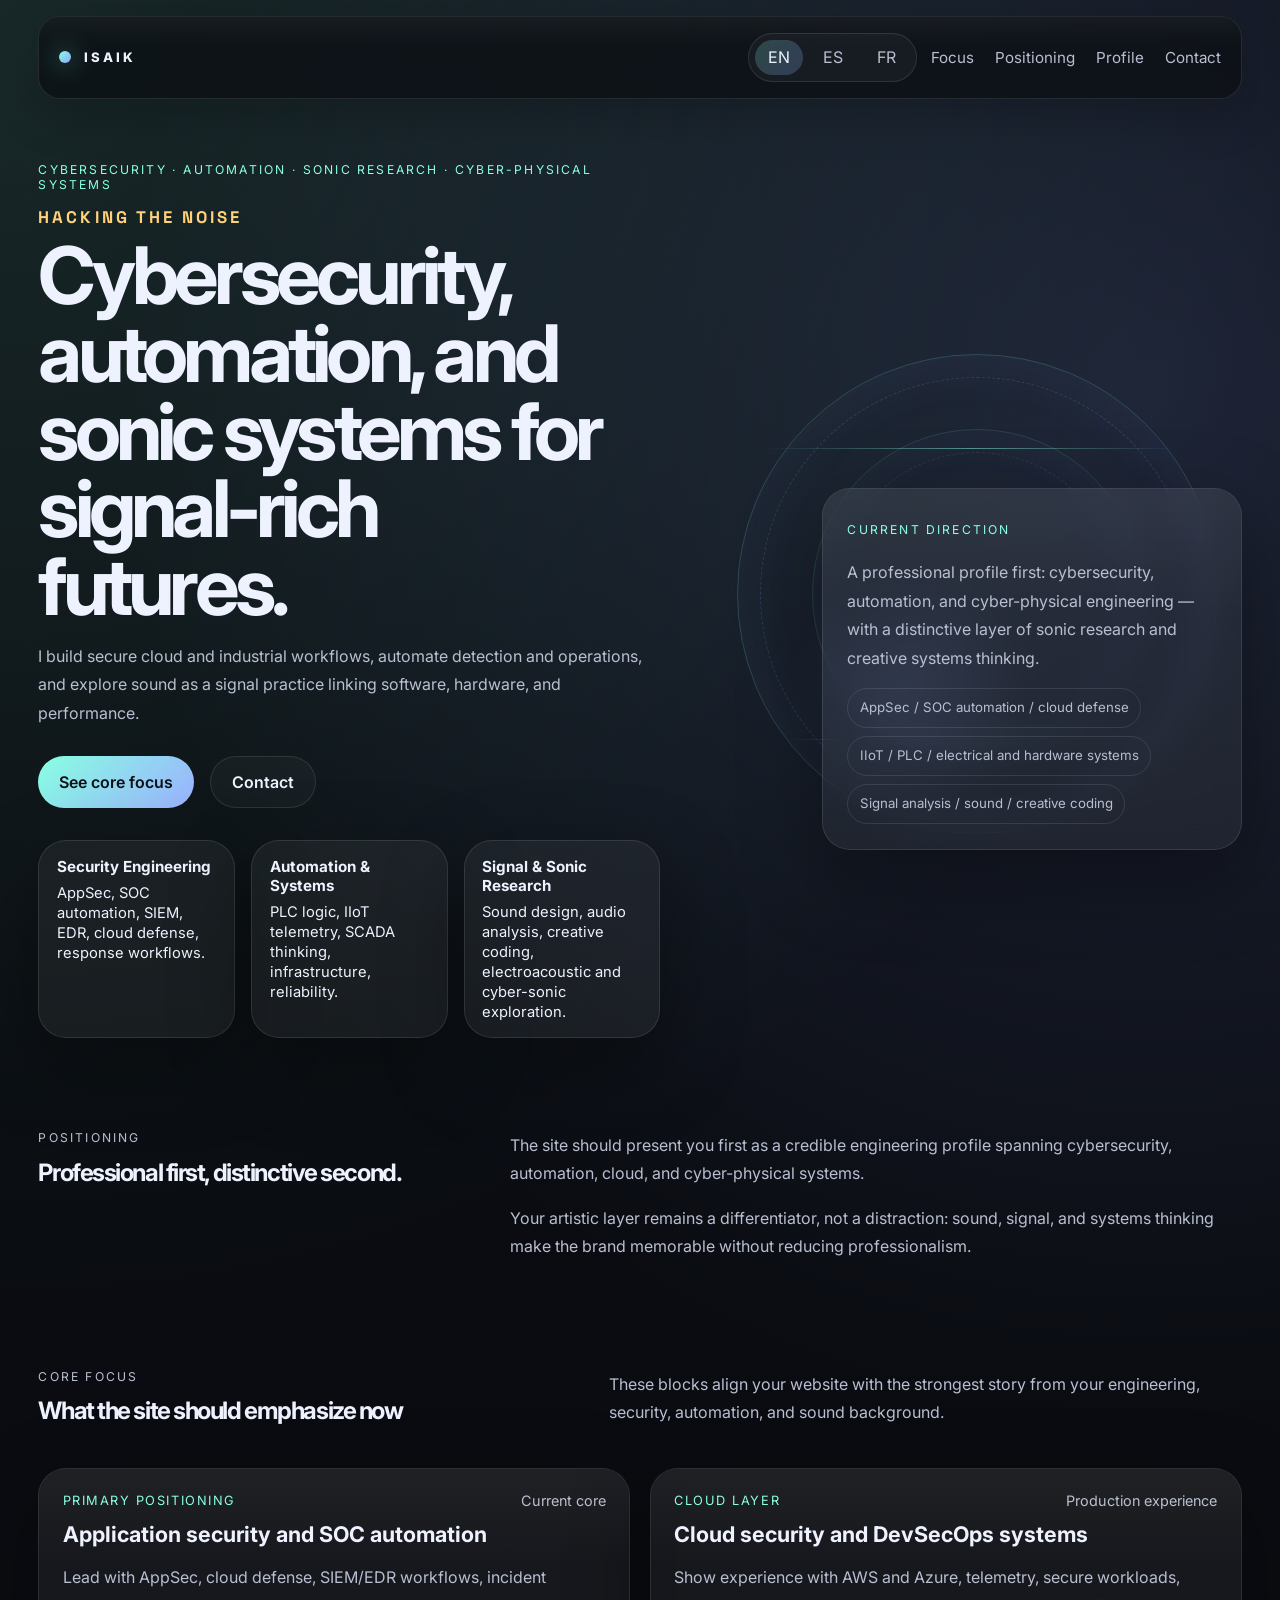
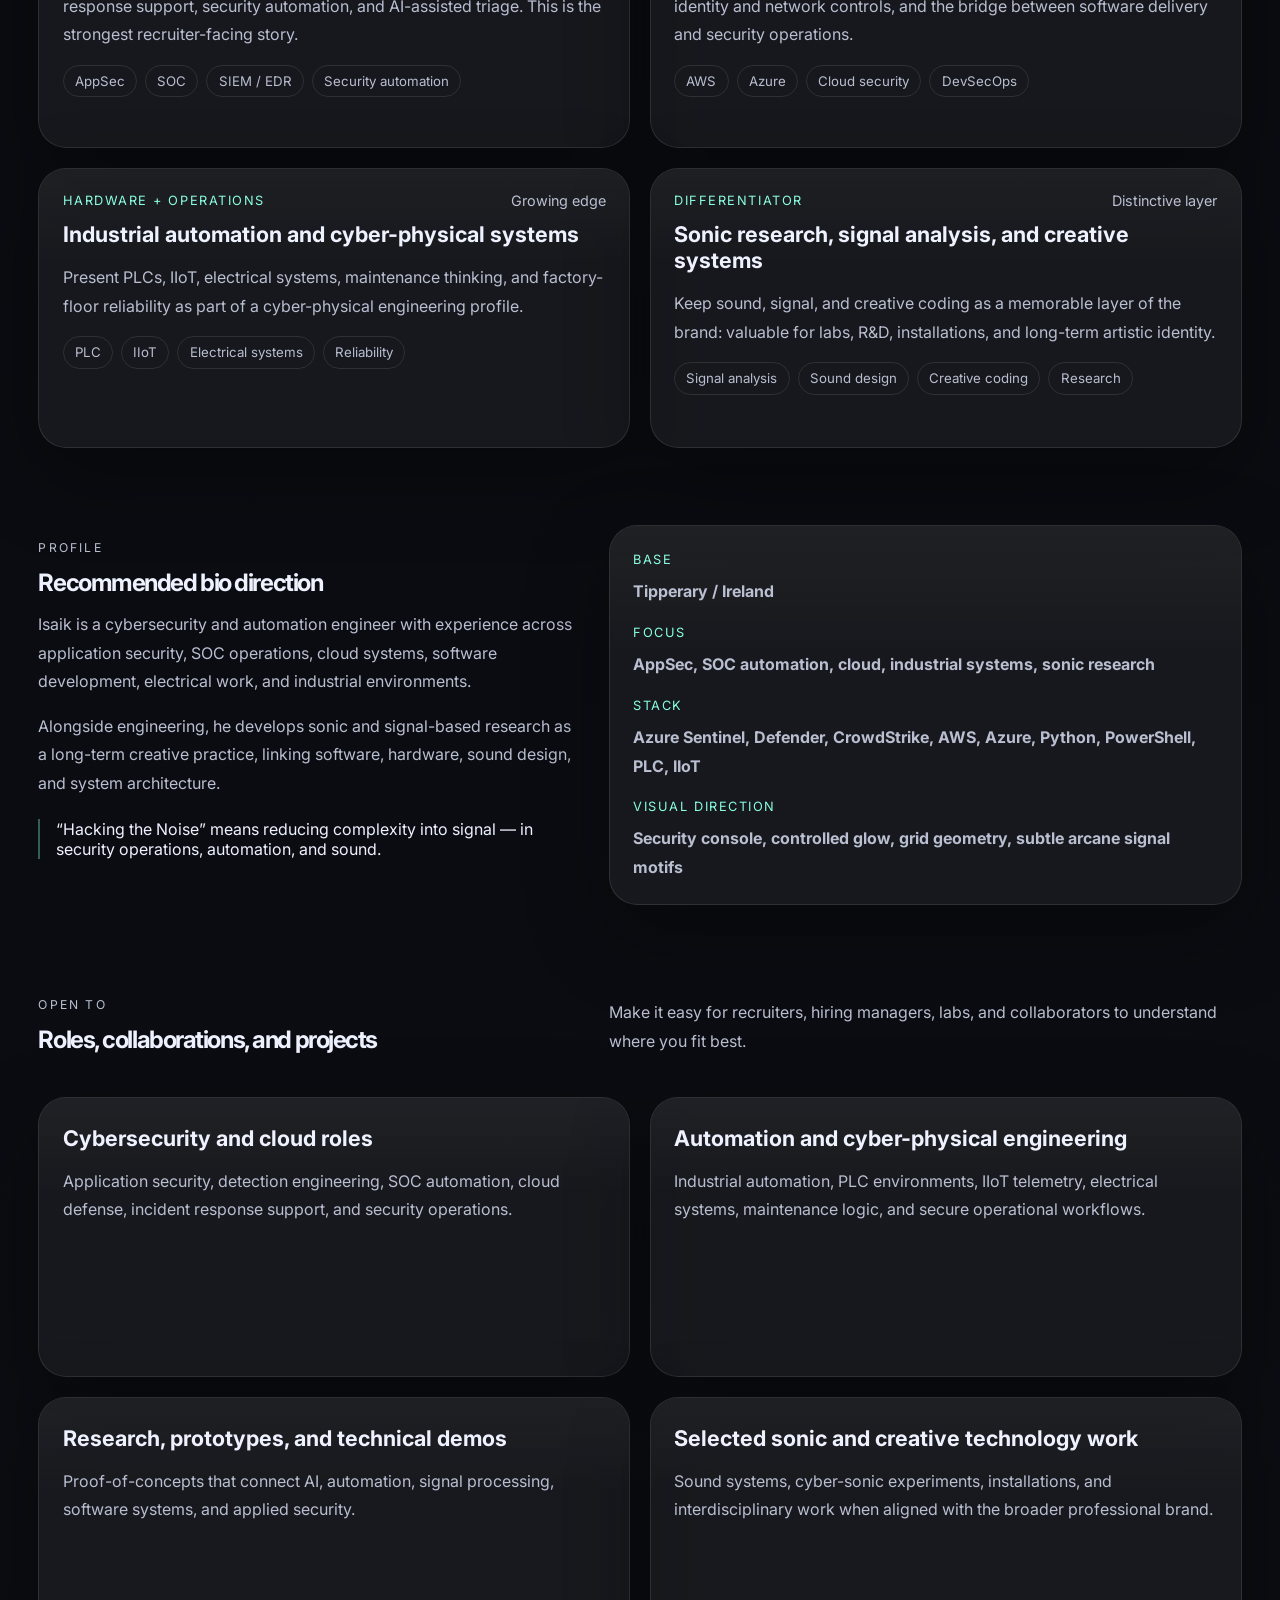
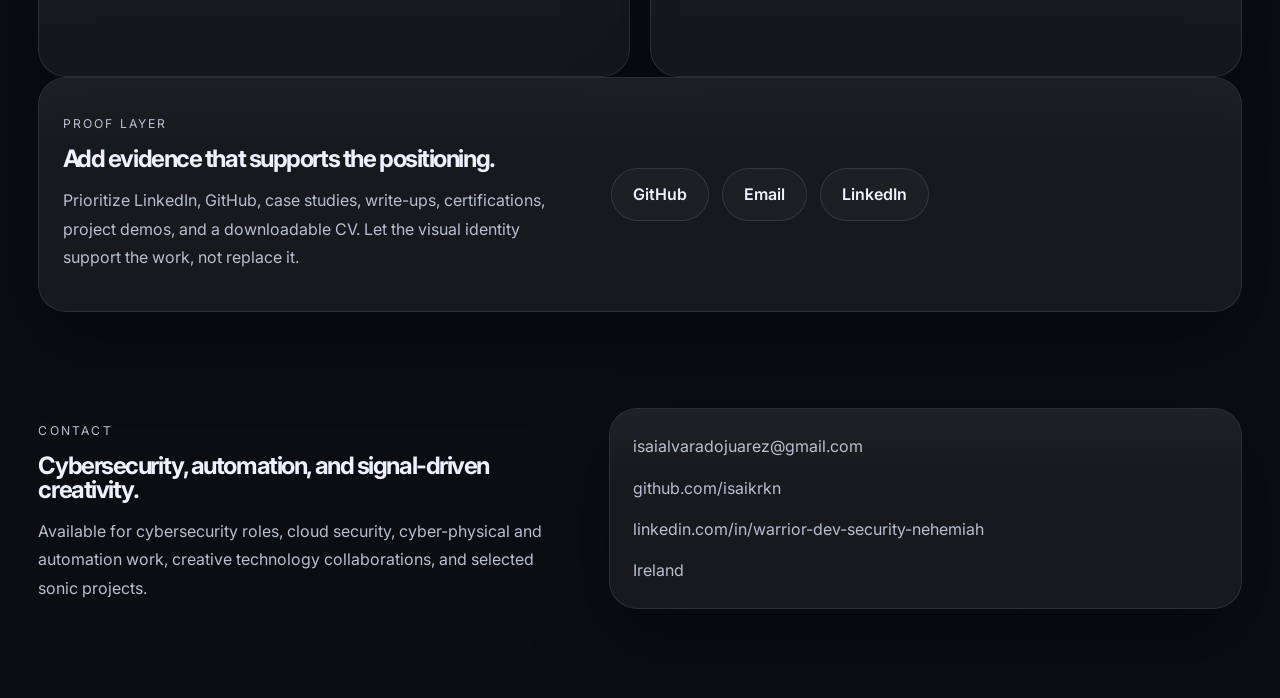
==== commit 6531ec6a: "new index html" ====
--- a/index.html
+++ b/index.html
@@ -167,10 +167,10 @@
           </div>
           <div>
             <p data-i18n="positioning.textOne">
-              The site should present you first as a credible engineering profile spanning cybersecurity, automation, cloud, and cyber-physical systems.
+              Hacking & Noise
             </p>
             <p data-i18n="positioning.textTwo">
-              Your artistic layer remains a differentiator, not a distraction: sound, signal, and systems thinking make the brand memorable without reducing professionalism.
+              Noise & Hacking
             </p>
           </div>
         </section>
@@ -181,8 +181,8 @@
               <p class="section-label" data-i18n="work.label">Core focus</p>
               <h2 data-i18n="work.title">What the site should emphasize now</h2>
             </div>
-            <p data-i18n="work.intro">
-              These blocks align your website with the strongest story from your engineering, security, automation, and sound background.
+            <p data-i18n="work.intro"> 
+              Engineering, security, automation, and sound background.
             </p>
           </div>
 
@@ -194,20 +194,25 @@
             <p class="section-label" data-i18n="profile.label">Profile</p>
             <h2 data-i18n="profile.title">Recommended bio direction</h2>
             <p data-i18n="profile.textOne">
-              Isaik is a cybersecurity and automation engineer with experience across application security, SOC operations, cloud systems, software development, electrical work, and industrial environments.
+              Isaik is a cybersecurity and automation engineer with experience 
+              across application security, SOC operations, cloud systems, 
+              software development, electrical work, and industrial environments.
             </p>
             <p data-i18n="profile.textTwo">
-              Alongside engineering, he develops sonic and signal-based research as a long-term creative practice, linking software, hardware, sound design, and system architecture.
+              Alongside engineering, he develops sonic and signal-based 
+              research as a long-term creative practice, linking software, 
+              hardware, sound design, and system architecture.
             </p>
             <blockquote class="quote-block" data-i18n="profile.quote">
-              “Hacking the Noise” means reducing complexity into signal — in security operations, automation, and sound.
+              “Hacking the Noise” means reducing complexity into signal — in security operations, 
+              automation, and sound design.
             </blockquote>
           </div>
 
           <aside class="bio-panel">
             <div class="bio-item">
               <span data-i18n="profile.panel.base">Base</span>
-              <strong data-i18n="profile.panel.baseValue">Tipperary / Ireland</strong>
+              <strong data-i18n="profile.panel.baseValue"> Ireland</strong>
             </div>
             <div class="bio-item">
               <span data-i18n="profile.panel.focus">Focus</span>
@@ -231,7 +236,6 @@
               <h2 data-i18n="offers.title">Roles, collaborations, and projects</h2>
             </div>
             <p data-i18n="offers.intro">
-              Make it easy for recruiters, hiring managers, labs, and collaborators to understand where you fit best.
             </p>
           </div>
 
@@ -249,7 +253,7 @@
           <div class="cta-links">
             <a class="pill-link" href="https://github.com/isaikrkn" target="_blank" rel="noreferrer">GitHub</a>
             <a class="pill-link" href="mailto:isaialvaradojuarez@gmail.com">Email</a>
-            <a class="pill-link" href="https://www.linkedin.com/in/isai-alvarado-sdeveloper/" target="_blank" rel="noreferrer">LinkedIn</a>
+            <a class="pill-link" href="https://www.linkedin.com/in/warrior-dev-security-nehemiah/" target="_blank" rel="noreferrer">LinkedIn</a>
           </div>
         </section>
       </main>
@@ -266,7 +270,7 @@
         <div class="contact-card">
           <a href="mailto:isaialvaradojuarez@gmail.com">isaialvaradojuarez@gmail.com</a>
           <a href="https://github.com/isaikrkn" target="_blank" rel="noreferrer">github.com/isaikrkn</a>
-          <a href="https://www.linkedin.com/in/isai-alvarado-sdeveloper/" target="_blank" rel="noreferrer">linkedin.com/in/isai-alvarado-sdeveloper</a>
+          <a href="https://www.linkedin.com/in/warrior-dev-security-nehemiah/" target="_blank" rel="noreferrer">linkedin.com/in/warrior-dev-security-nehemiah</a>
           <span data-i18n="footer.location">Ireland</span>
         </div>
       </footer>
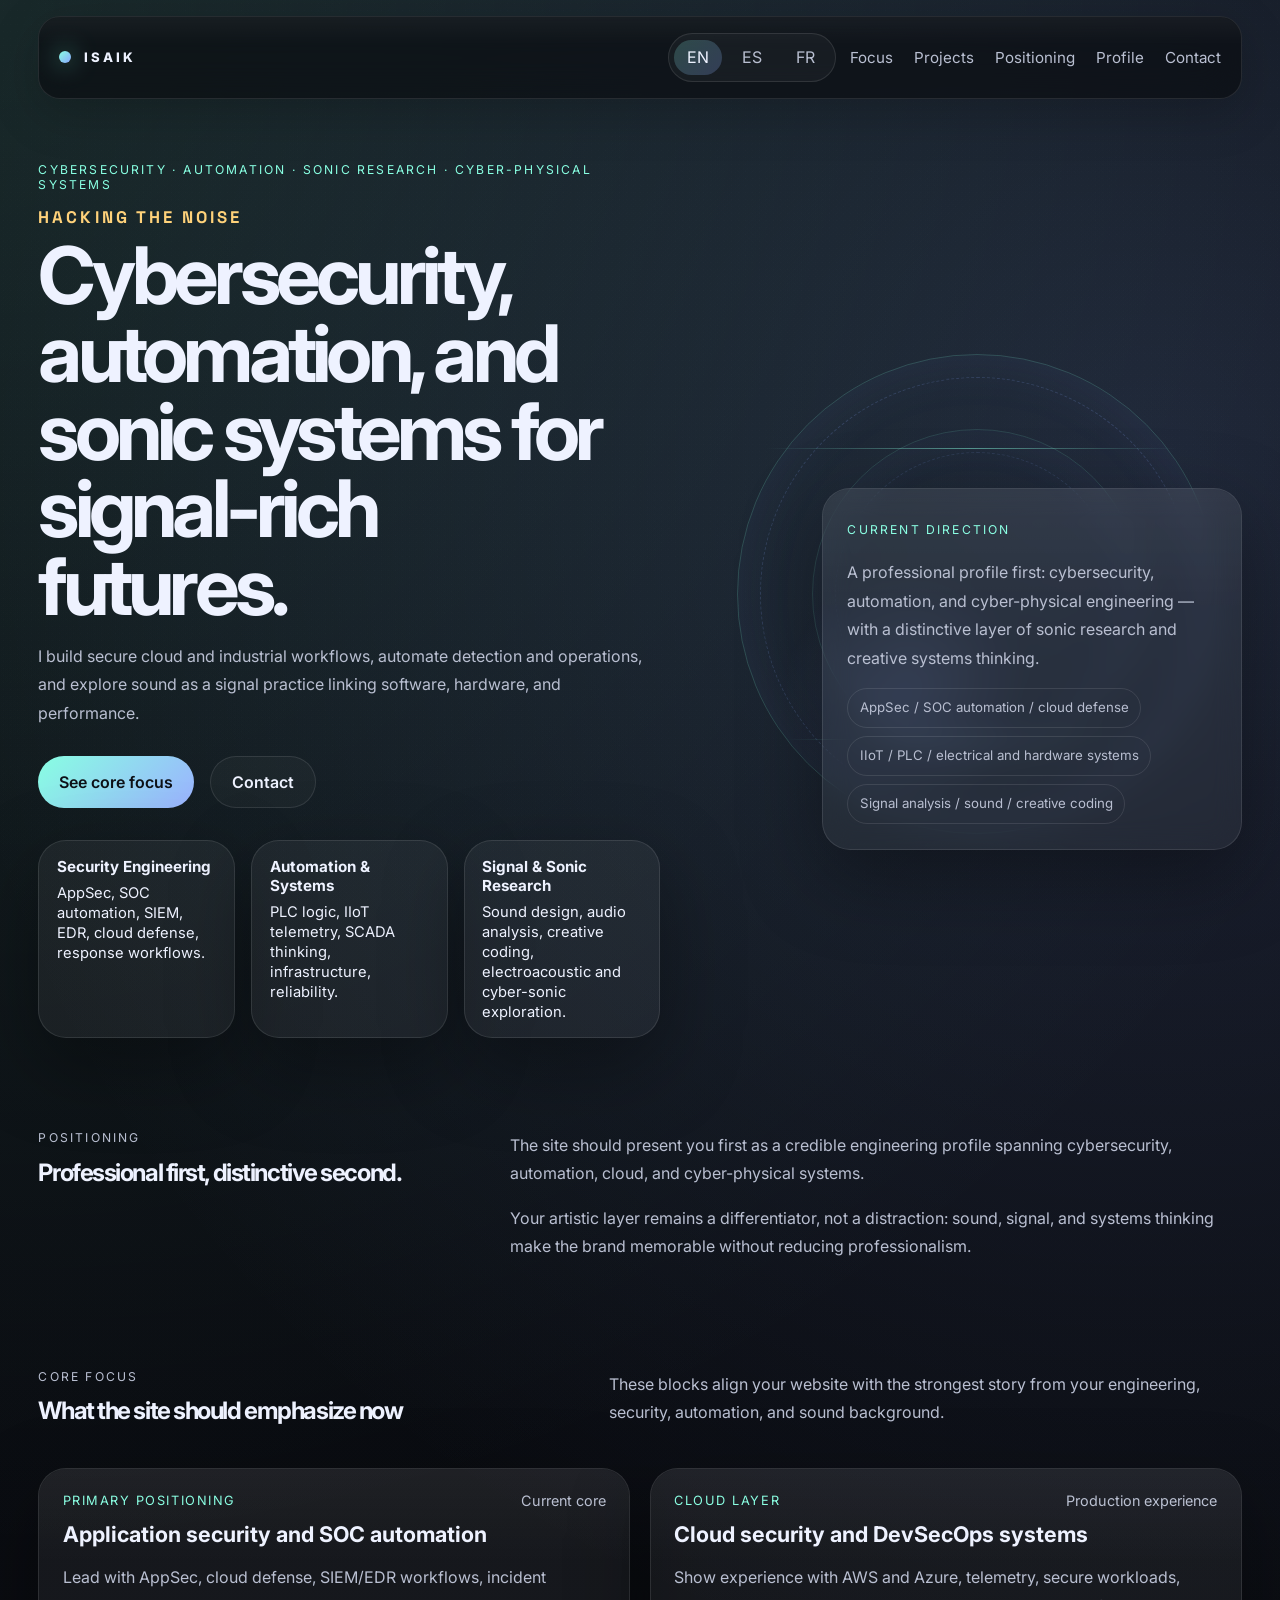
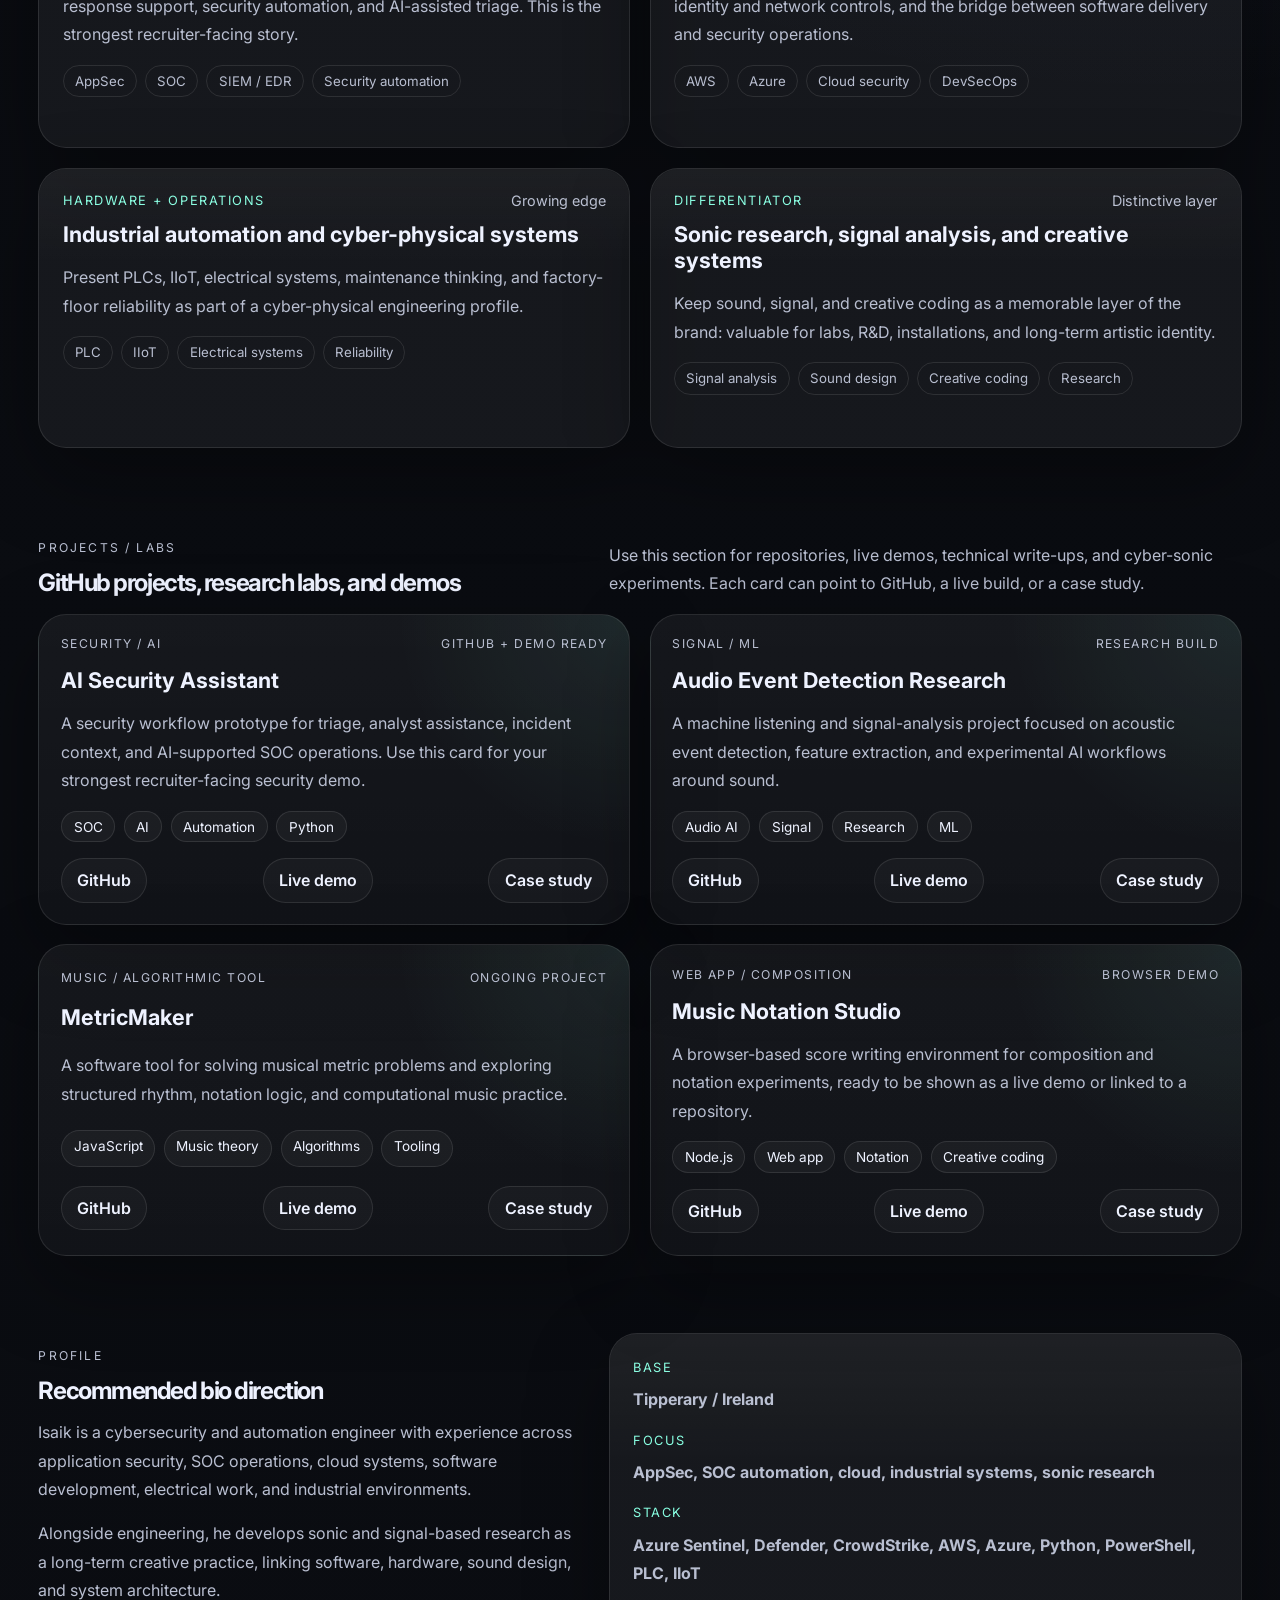
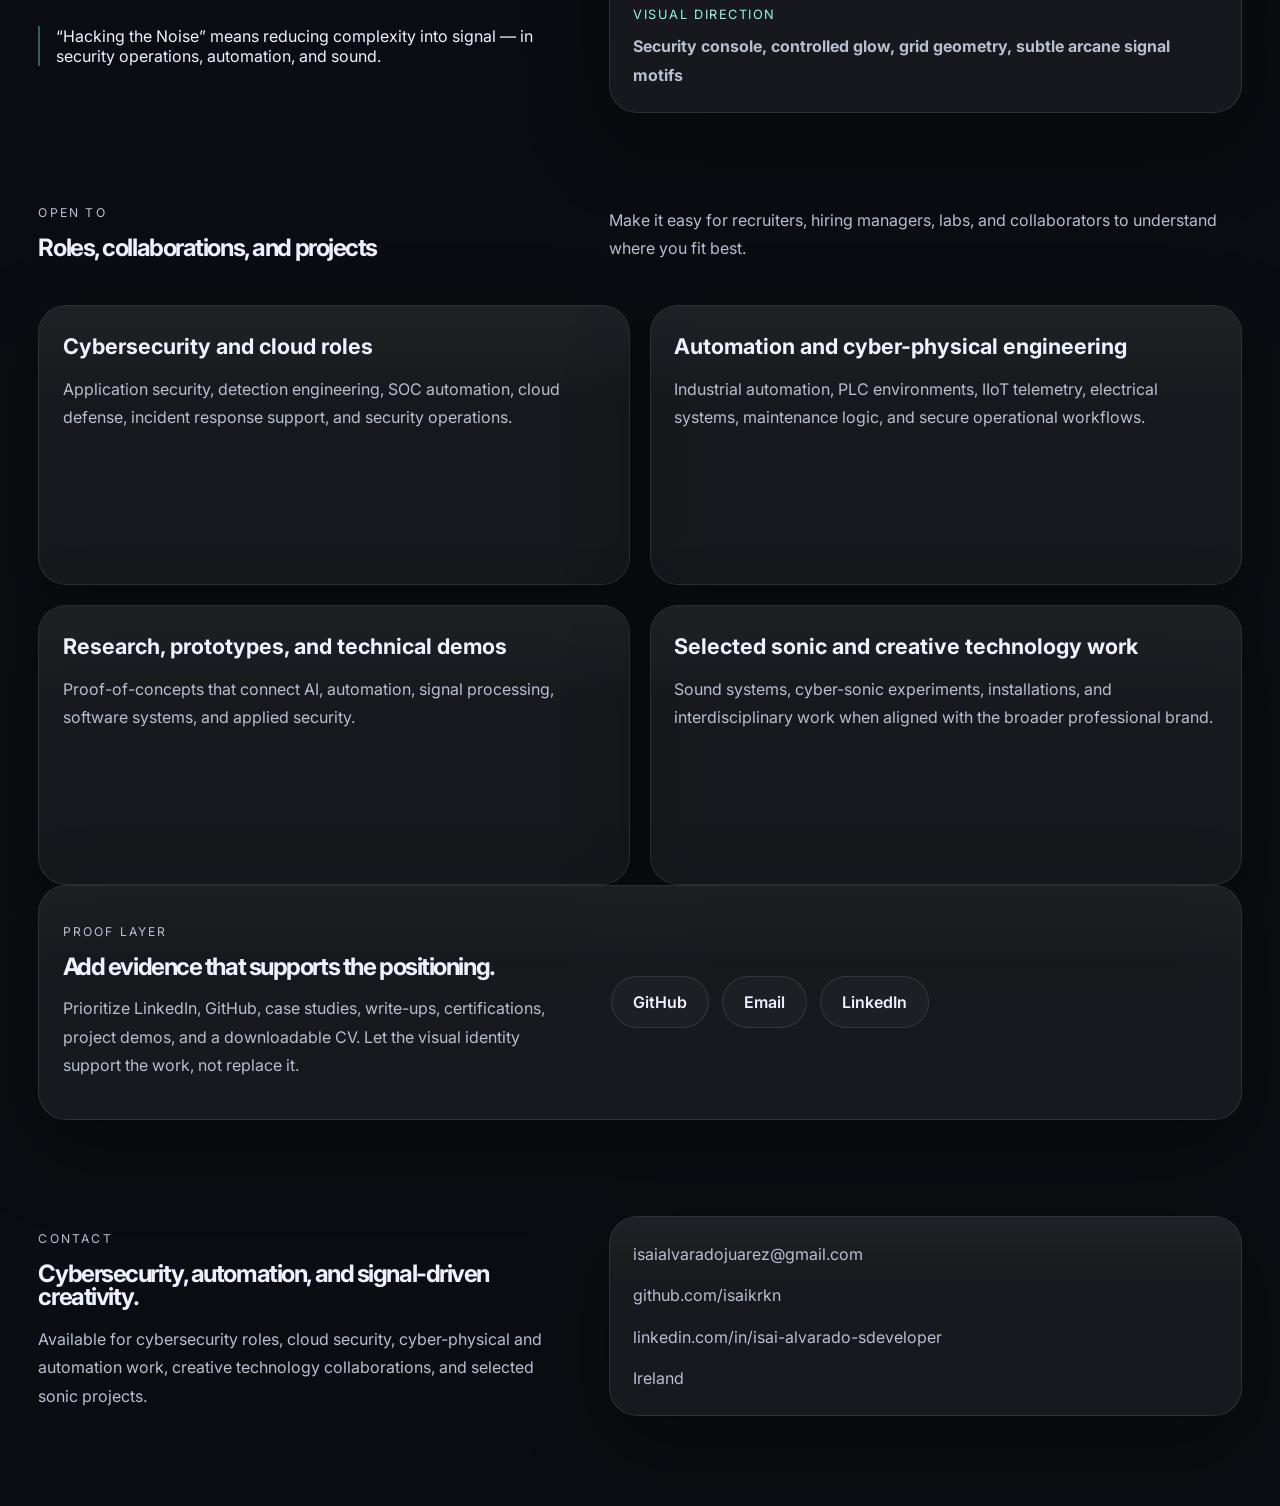
==== commit 12c94ef8: "new version site" ====
--- a/index.html
+++ b/index.html
@@ -102,6 +102,7 @@
 
           <nav class="nav">
             <a href="#work" data-i18n="nav.work">Focus</a>
+            <a href="#projects" data-i18n="nav.projects">Projects</a>
             <a href="#positioning" data-i18n="nav.positioning">Positioning</a>
             <a href="#profile" data-i18n="nav.profile">Profile</a>
             <a href="#contact" data-i18n="nav.contact">Contact</a>
@@ -167,10 +168,10 @@
           </div>
           <div>
             <p data-i18n="positioning.textOne">
-              Hacking & Noise
+              The site should present you first as a credible engineering profile spanning cybersecurity, automation, cloud, and cyber-physical systems.
             </p>
             <p data-i18n="positioning.textTwo">
-              Noise & Hacking
+              Your artistic layer remains a differentiator, not a distraction: sound, signal, and systems thinking make the brand memorable without reducing professionalism.
             </p>
           </div>
         </section>
@@ -181,12 +182,26 @@
               <p class="section-label" data-i18n="work.label">Core focus</p>
               <h2 data-i18n="work.title">What the site should emphasize now</h2>
             </div>
-            <p data-i18n="work.intro"> 
-              Engineering, security, automation, and sound background.
+            <p data-i18n="work.intro">
+              These blocks align your website with the strongest story from your engineering, security, automation, and sound background.
             </p>
           </div>
 
           <div class="project-grid" id="projectGrid"></div>
+        </section>
+
+        <section class="section" id="projects">
+          <div class="section-heading">
+            <div>
+              <p class="section-label" data-i18n="portfolio.label">Projects / Labs</p>
+              <h2 data-i18n="portfolio.title">GitHub projects, research labs, and demos</h2>
+            </div>
+            <p data-i18n="portfolio.intro">
+              This is the section to showcase repositories, live demos, technical case studies, and cyber-sonic experiments.
+            </p>
+          </div>
+
+          <div class="portfolio-grid" id="portfolioGrid"></div>
         </section>
 
         <section class="section split" id="profile">
@@ -194,25 +209,20 @@
             <p class="section-label" data-i18n="profile.label">Profile</p>
             <h2 data-i18n="profile.title">Recommended bio direction</h2>
             <p data-i18n="profile.textOne">
-              Isaik is a cybersecurity and automation engineer with experience 
-              across application security, SOC operations, cloud systems, 
-              software development, electrical work, and industrial environments.
+              Isaik is a cybersecurity and automation engineer with experience across application security, SOC operations, cloud systems, software development, electrical work, and industrial environments.
             </p>
             <p data-i18n="profile.textTwo">
-              Alongside engineering, he develops sonic and signal-based 
-              research as a long-term creative practice, linking software, 
-              hardware, sound design, and system architecture.
+              Alongside engineering, he develops sonic and signal-based research as a long-term creative practice, linking software, hardware, sound design, and system architecture.
             </p>
             <blockquote class="quote-block" data-i18n="profile.quote">
-              “Hacking the Noise” means reducing complexity into signal — in security operations, 
-              automation, and sound design.
+              “Hacking the Noise” means reducing complexity into signal — in security operations, automation, and sound.
             </blockquote>
           </div>
 
           <aside class="bio-panel">
             <div class="bio-item">
               <span data-i18n="profile.panel.base">Base</span>
-              <strong data-i18n="profile.panel.baseValue"> Ireland</strong>
+              <strong data-i18n="profile.panel.baseValue">Tipperary / Ireland</strong>
             </div>
             <div class="bio-item">
               <span data-i18n="profile.panel.focus">Focus</span>
@@ -236,6 +246,7 @@
               <h2 data-i18n="offers.title">Roles, collaborations, and projects</h2>
             </div>
             <p data-i18n="offers.intro">
+              Make it easy for recruiters, hiring managers, labs, and collaborators to understand where you fit best.
             </p>
           </div>
 
@@ -253,7 +264,7 @@
           <div class="cta-links">
             <a class="pill-link" href="https://github.com/isaikrkn" target="_blank" rel="noreferrer">GitHub</a>
             <a class="pill-link" href="mailto:isaialvaradojuarez@gmail.com">Email</a>
-            <a class="pill-link" href="https://www.linkedin.com/in/warrior-dev-security-nehemiah/" target="_blank" rel="noreferrer">LinkedIn</a>
+            <a class="pill-link" href="https://www.linkedin.com/in/isai-alvarado-sdeveloper/" target="_blank" rel="noreferrer">LinkedIn</a>
           </div>
         </section>
       </main>
@@ -270,7 +281,7 @@
         <div class="contact-card">
           <a href="mailto:isaialvaradojuarez@gmail.com">isaialvaradojuarez@gmail.com</a>
           <a href="https://github.com/isaikrkn" target="_blank" rel="noreferrer">github.com/isaikrkn</a>
-          <a href="https://www.linkedin.com/in/warrior-dev-security-nehemiah/" target="_blank" rel="noreferrer">linkedin.com/in/warrior-dev-security-nehemiah</a>
+          <a href="https://www.linkedin.com/in/isai-alvarado-sdeveloper/" target="_blank" rel="noreferrer">linkedin.com/in/isai-alvarado-sdeveloper</a>
           <span data-i18n="footer.location">Ireland</span>
         </div>
       </footer>
--- a/styles.css
+++ b/styles.css
@@ -327,6 +327,89 @@
   font-size: 0.92rem;
 }
 
+
+.portfolio-grid {
+  display: grid;
+  grid-template-columns: repeat(2, minmax(0, 1fr));
+  gap: 1.2rem;
+}
+
+.portfolio-card {
+  border: 1px solid var(--line);
+  background:
+    linear-gradient(180deg, rgba(255, 255, 255, 0.05), rgba(255, 255, 255, 0.03)),
+    radial-gradient(circle at top right, rgba(136, 255, 226, 0.08), transparent 35%);
+  border-radius: var(--radius);
+  box-shadow: var(--shadow);
+  padding: 1.35rem;
+  display: grid;
+  gap: 1rem;
+}
+
+.portfolio-head,
+.portfolio-actions {
+  display: flex;
+  align-items: center;
+  justify-content: space-between;
+  gap: 0.8rem;
+  flex-wrap: wrap;
+}
+
+.portfolio-type,
+.portfolio-status {
+  font-size: 0.76rem;
+  letter-spacing: 0.12em;
+  text-transform: uppercase;
+  color: var(--muted);
+}
+
+.portfolio-card h3 {
+  margin: 0;
+  font-size: clamp(1.12rem, 2vw, 1.35rem);
+}
+
+.portfolio-card p {
+  margin: 0;
+}
+
+.portfolio-chips {
+  list-style: none;
+  display: flex;
+  flex-wrap: wrap;
+  gap: 0.55rem;
+  padding: 0;
+  margin: 0;
+}
+
+.portfolio-chips li {
+  padding: 0.42rem 0.72rem;
+  border-radius: 999px;
+  border: 1px solid var(--line);
+  background: rgba(255,255,255,0.04);
+  color: var(--text);
+  font-size: 0.85rem;
+}
+
+.mini-link {
+  display: inline-flex;
+  align-items: center;
+  justify-content: center;
+  padding: 0.7rem 0.95rem;
+  border-radius: 999px;
+  border: 1px solid var(--line);
+  background: rgba(255,255,255,0.03);
+  color: var(--text);
+  font-weight: 600;
+  transition: transform 0.2s ease, border-color 0.2s ease, background 0.2s ease;
+}
+
+.mini-link:hover,
+.mini-link:focus-visible {
+  transform: translateY(-1px);
+  border-color: var(--line-strong);
+  background: rgba(255,255,255,0.06);
+}
+
 .hero-visual {
   position: relative;
   min-height: 560px;
@@ -584,6 +667,7 @@
 @media (max-width: 900px) {
   .hero-metrics,
   .project-grid,
+  .portfolio-grid,
   .service-grid {
     grid-template-columns: 1fr;
   }
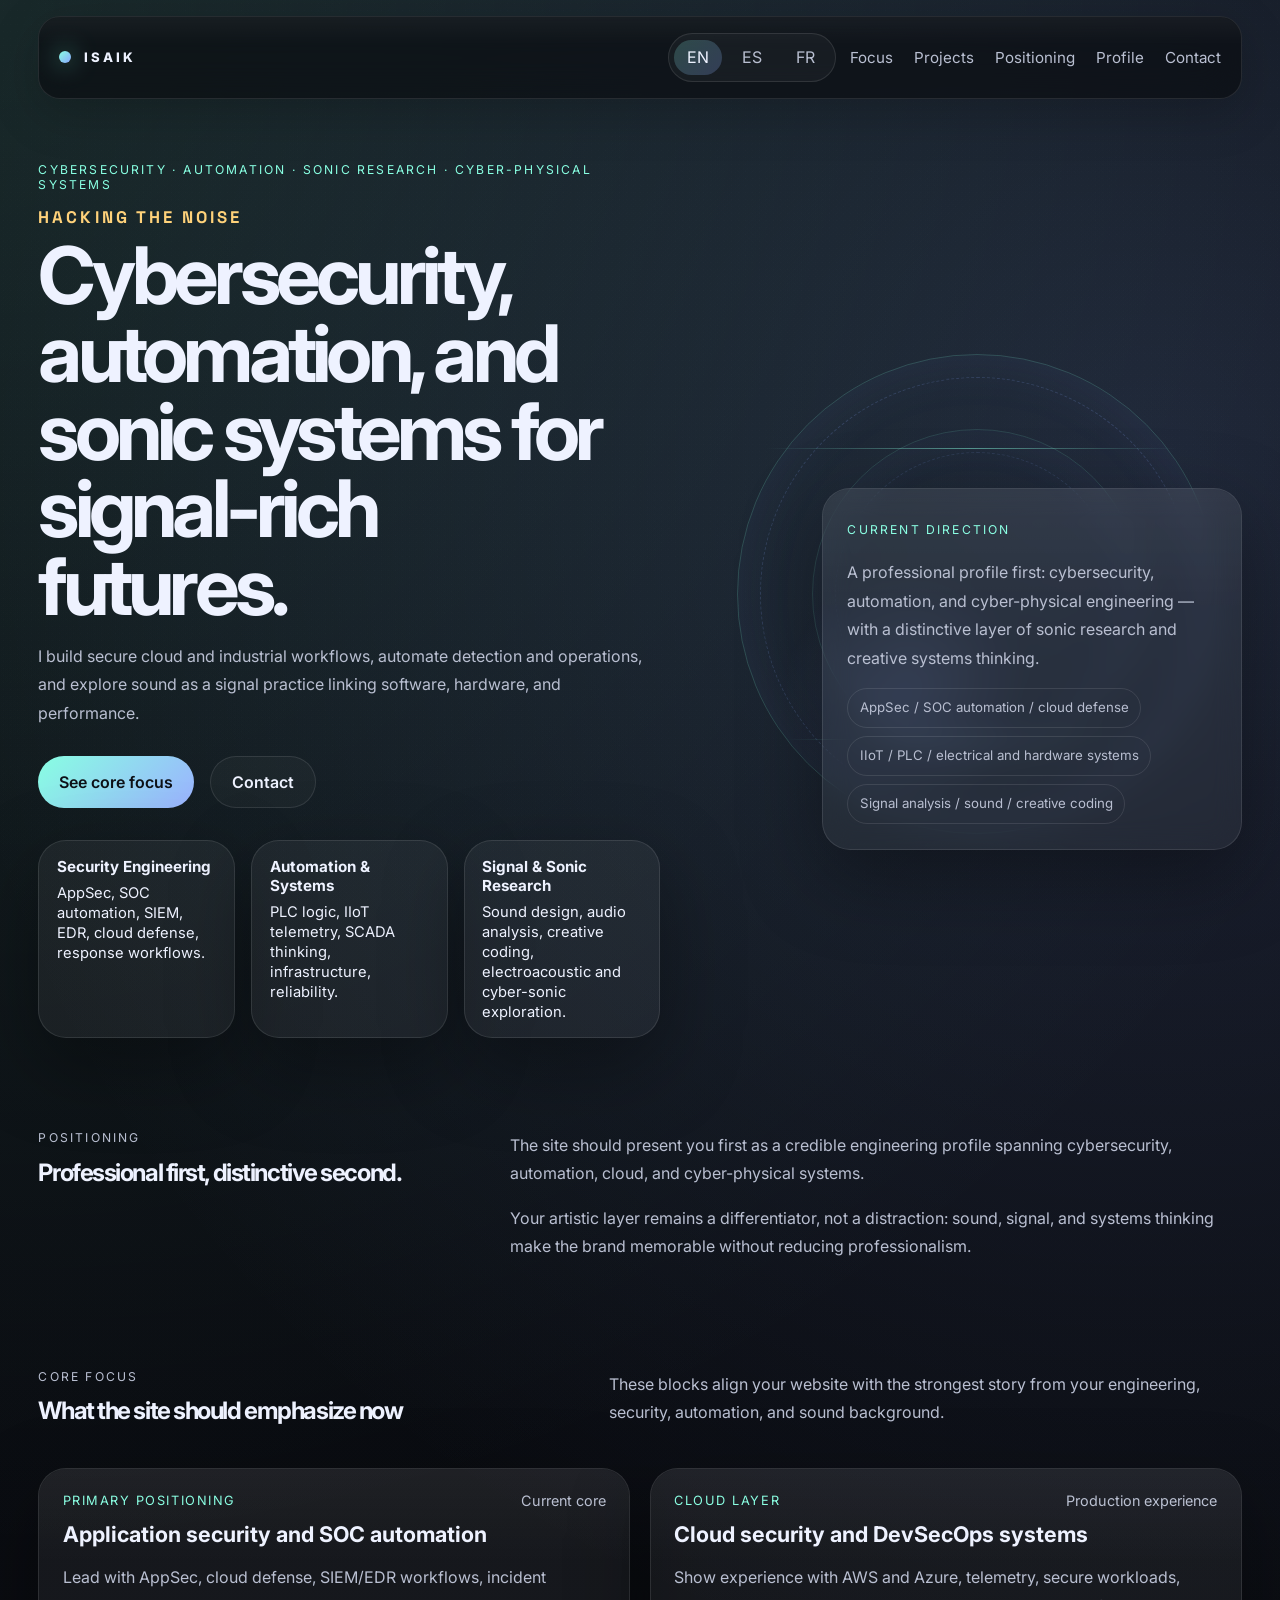
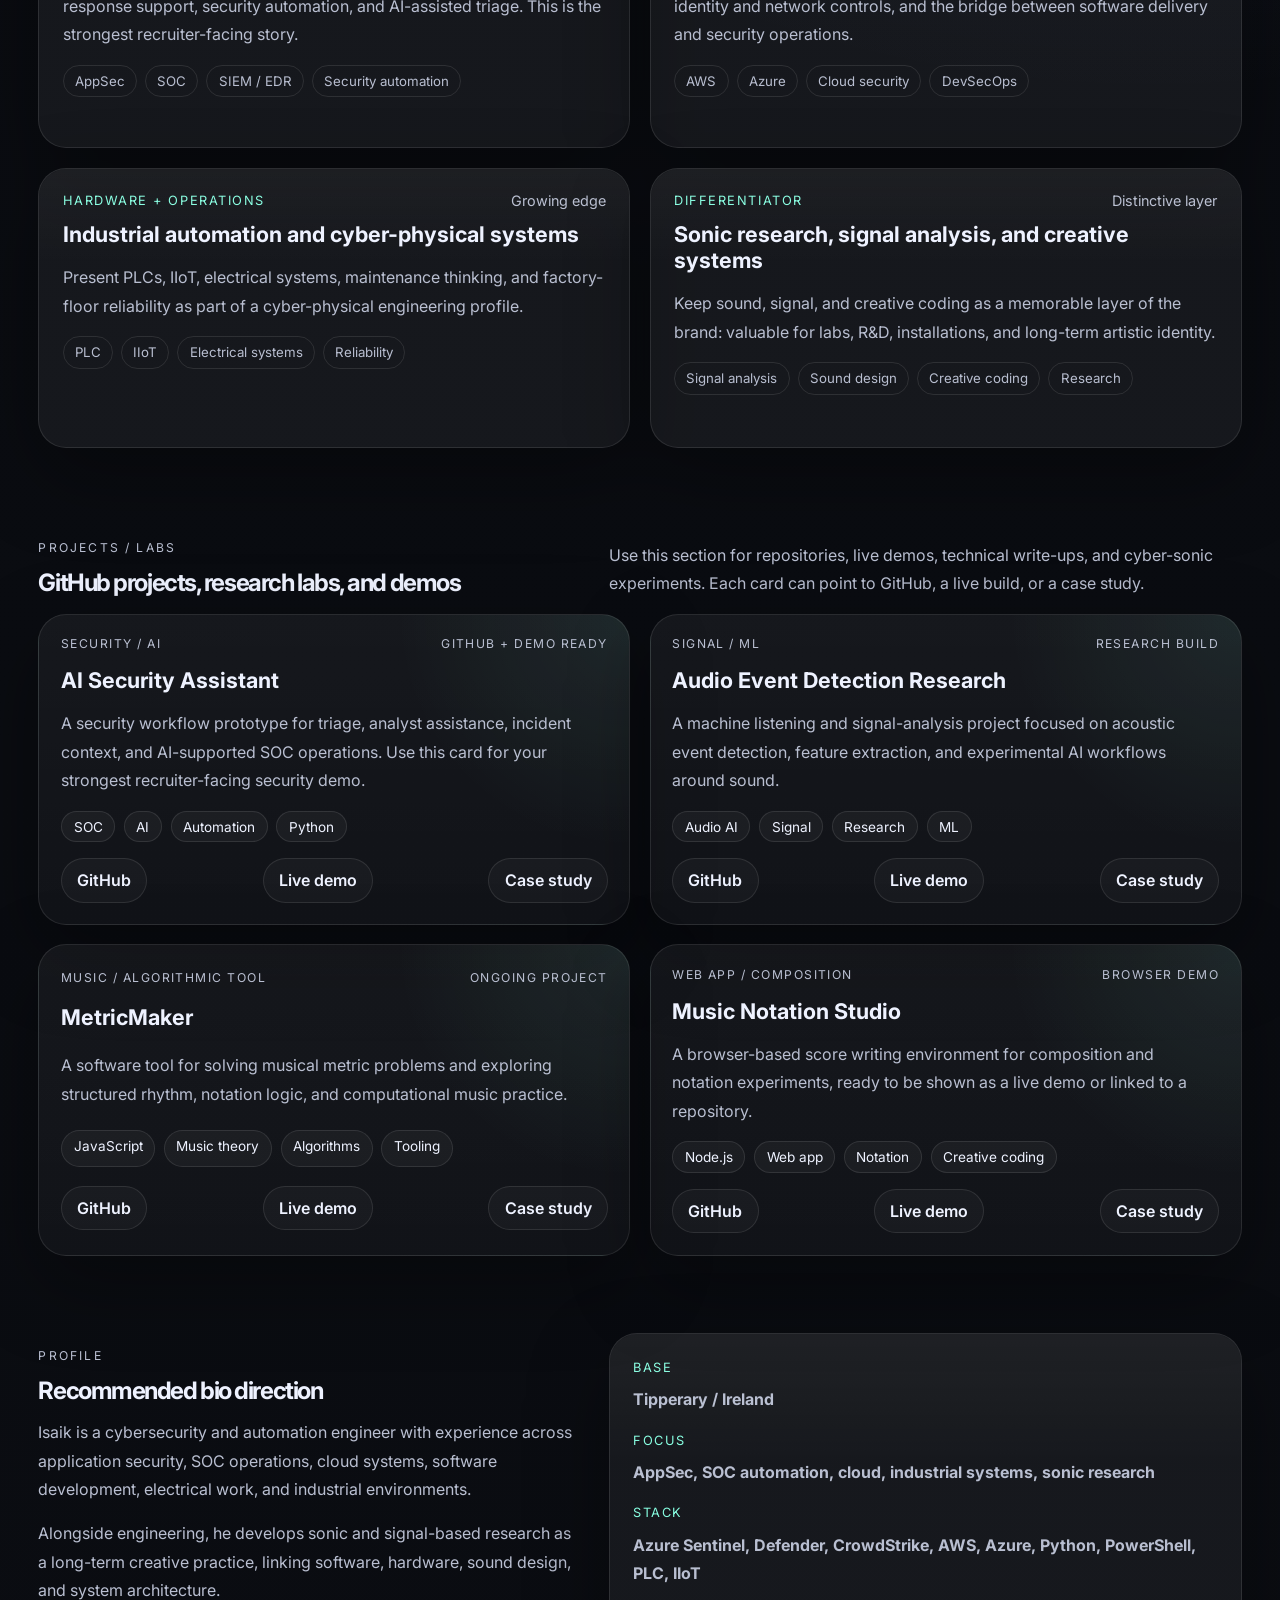
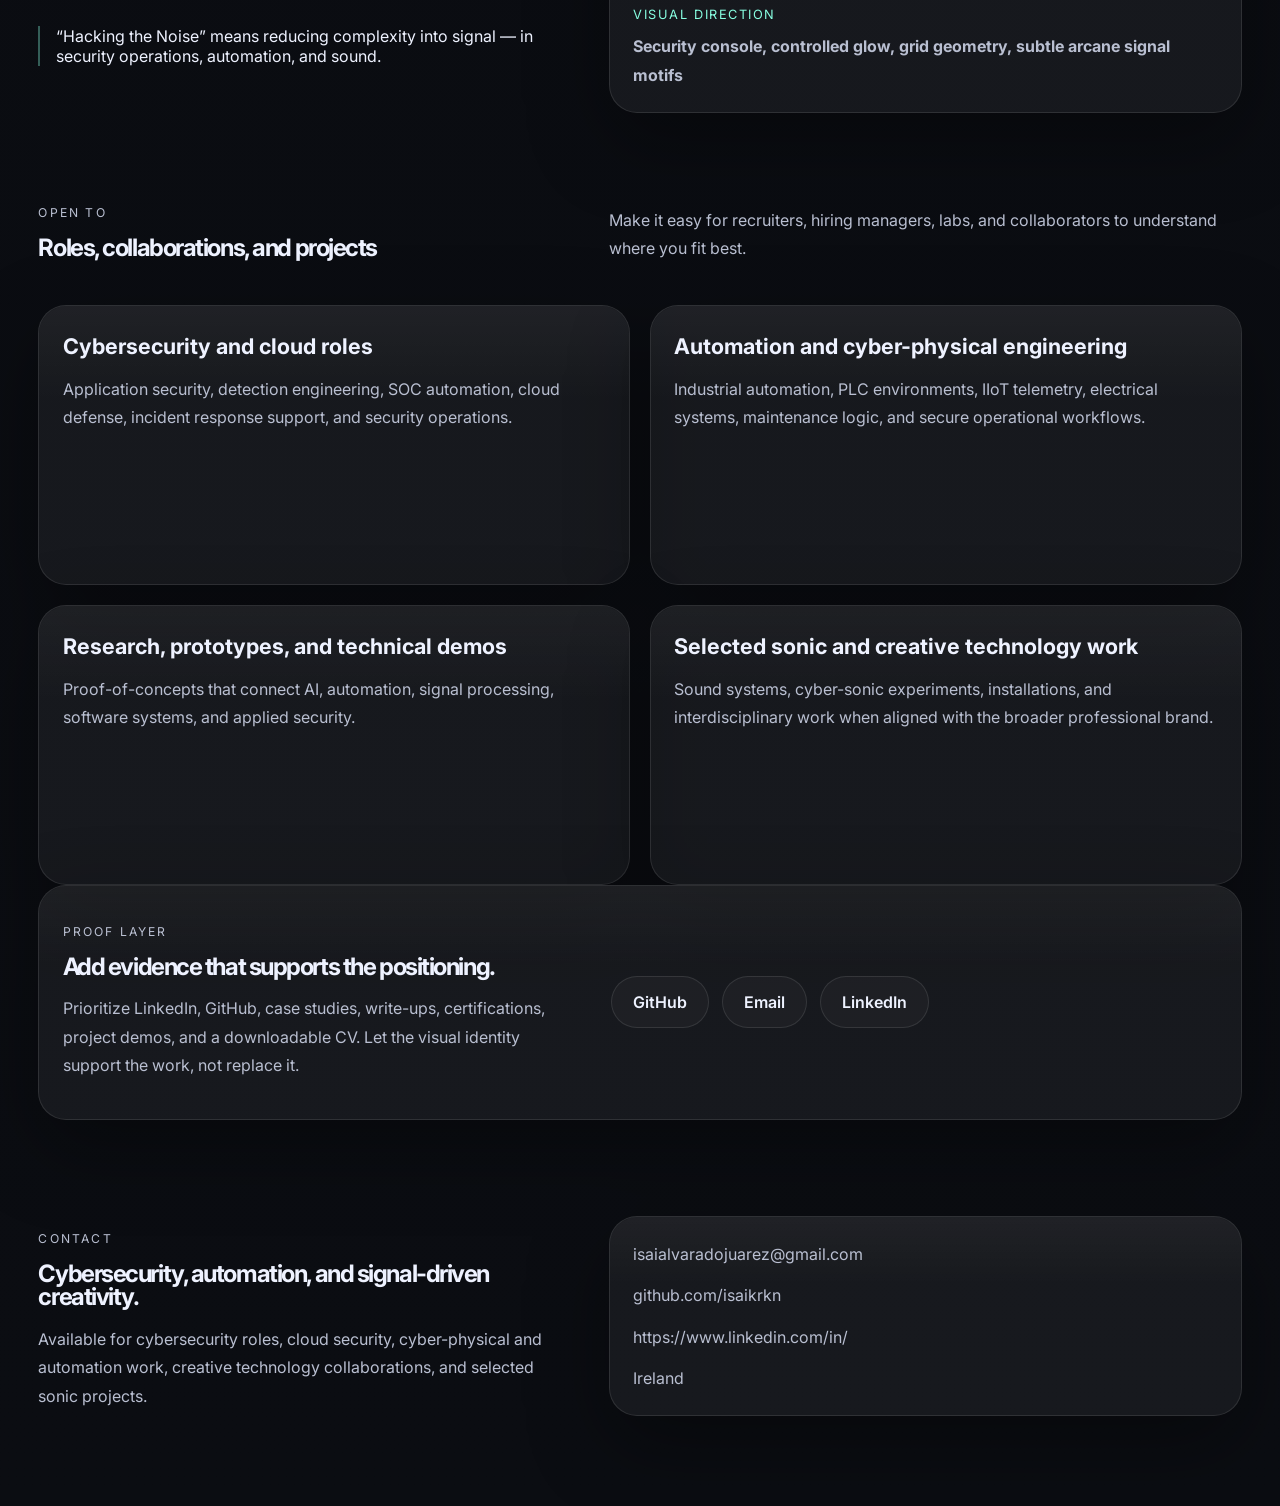
==== commit 91c56b05: "new version site" ====
--- a/index.html
+++ b/index.html
@@ -264,7 +264,7 @@
           <div class="cta-links">
             <a class="pill-link" href="https://github.com/isaikrkn" target="_blank" rel="noreferrer">GitHub</a>
             <a class="pill-link" href="mailto:isaialvaradojuarez@gmail.com">Email</a>
-            <a class="pill-link" href="https://www.linkedin.com/in/isai-alvarado-sdeveloper/" target="_blank" rel="noreferrer">LinkedIn</a>
+            <a class="pill-link" href="https://www.linkedin.com/in/warrior-dev-security-nehemiah/" target="_blank" rel="noreferrer">LinkedIn</a>
           </div>
         </section>
       </main>
@@ -281,7 +281,7 @@
         <div class="contact-card">
           <a href="mailto:isaialvaradojuarez@gmail.com">isaialvaradojuarez@gmail.com</a>
           <a href="https://github.com/isaikrkn" target="_blank" rel="noreferrer">github.com/isaikrkn</a>
-          <a href="https://www.linkedin.com/in/isai-alvarado-sdeveloper/" target="_blank" rel="noreferrer">linkedin.com/in/isai-alvarado-sdeveloper</a>
+          <a href="https://www.linkedin.com/in/warrior-dev-security-nehemiah/" target="_blank" rel="noreferrer">https://www.linkedin.com/in/</a>
           <span data-i18n="footer.location">Ireland</span>
         </div>
       </footer>
